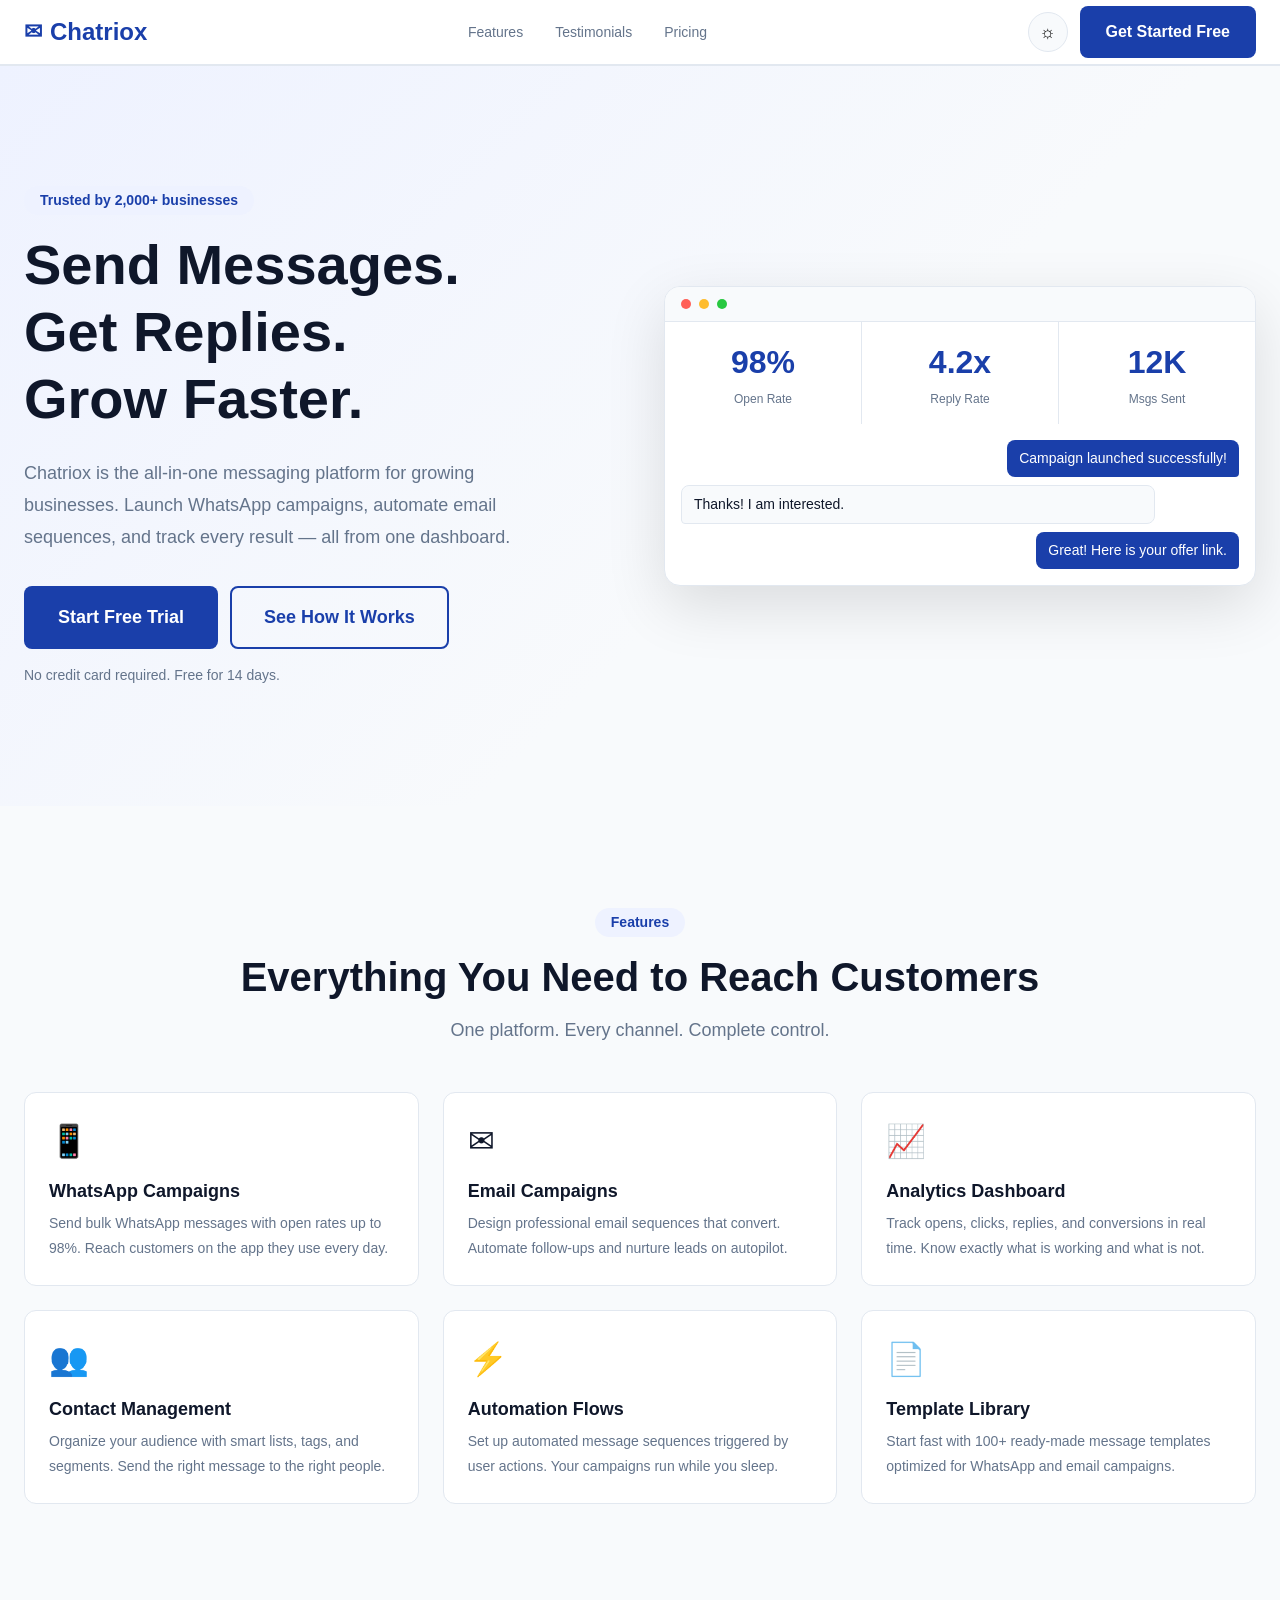
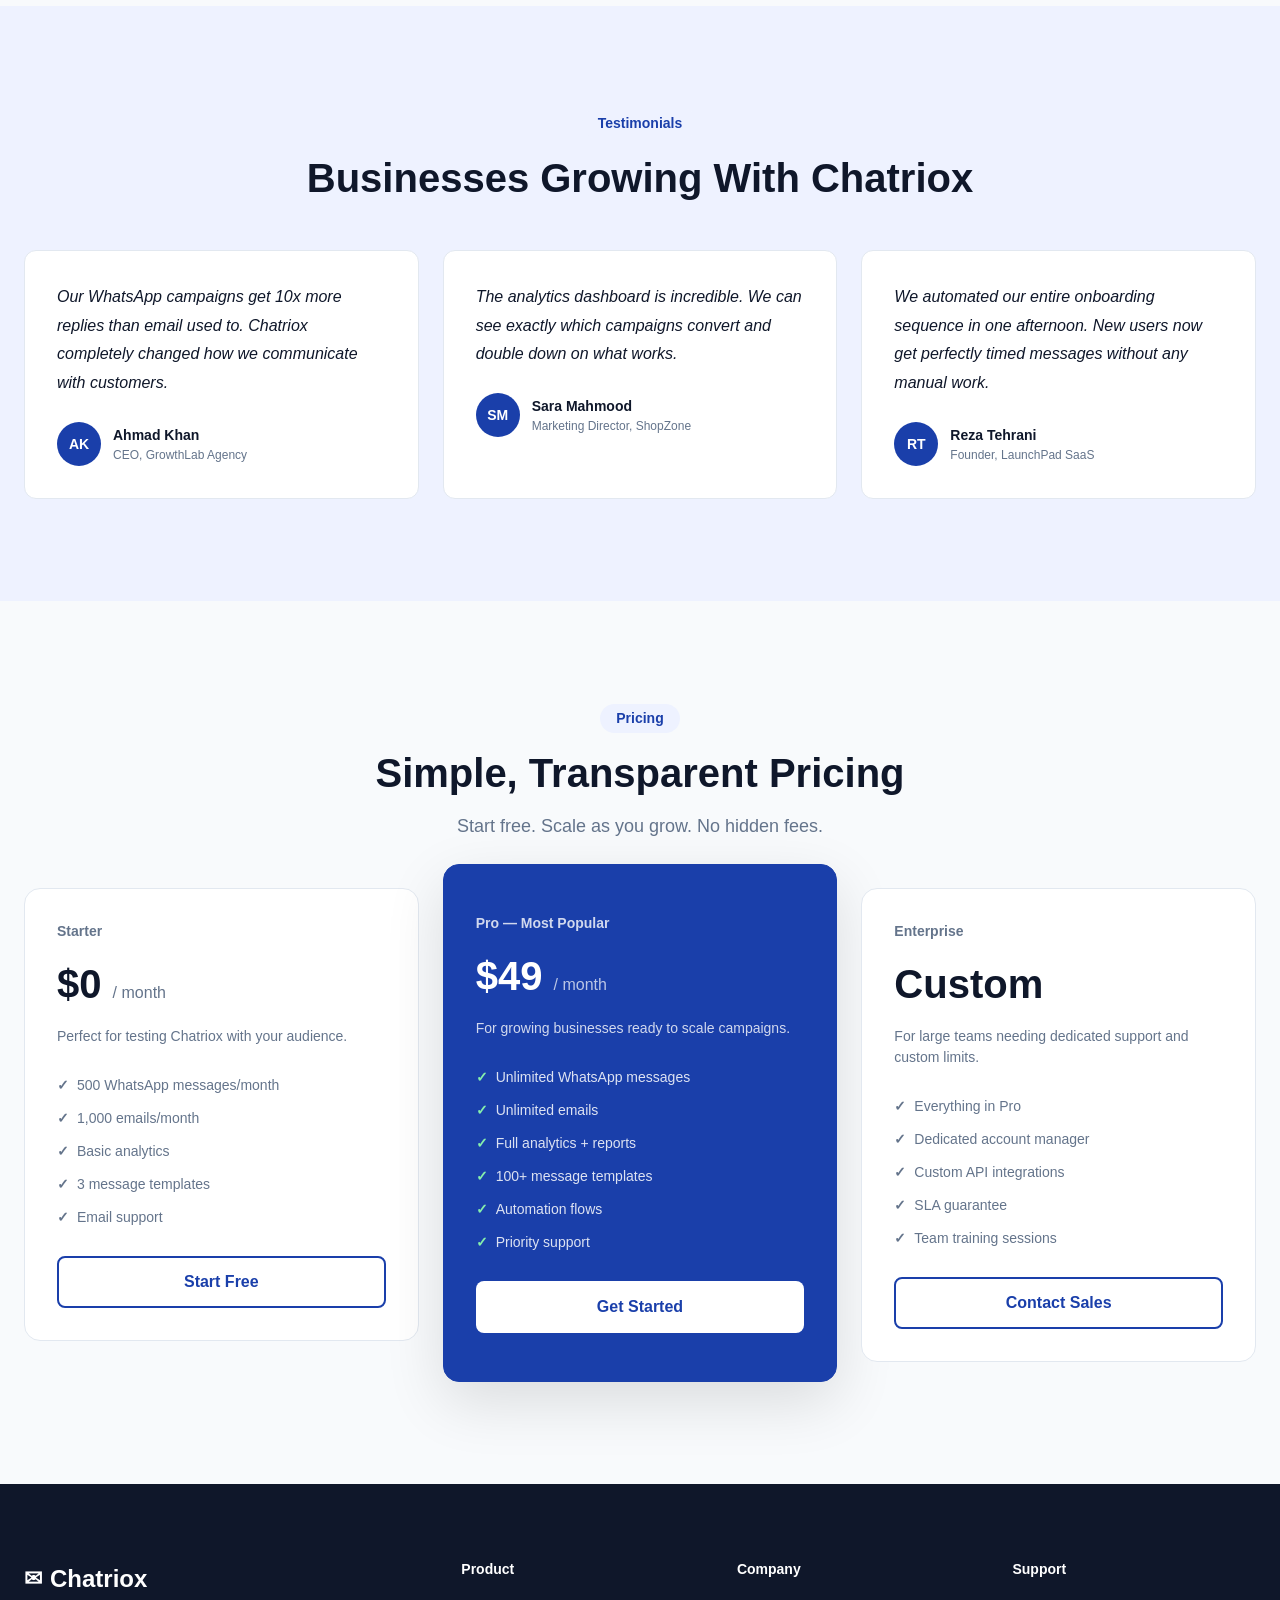
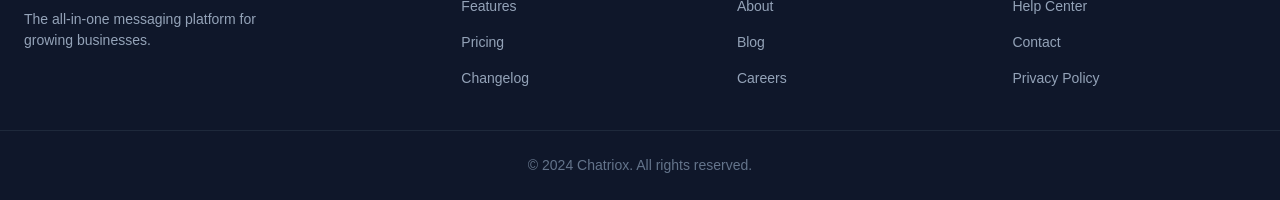
==== index.html @ 5d1b97ca "chatriox project" ====
<!DOCTYPE html>
<html lang='en' data-theme='light'>
<head>
  <meta charset='UTF-8'>
  <meta name='viewport' content='width=device-width, initial-scale=1.0'>
  <meta name='description' content='Chatriox — Send Messages. Get Replies. Grow Faster. WhatsApp and Email campaign platform for growing businesses.'>
  <title>Chatriox — Send Messages. Get Replies. Grow Faster.</title>
  <link rel='stylesheet' href='design-system.css'>
  <link rel='stylesheet' href='style.css'>
</head>
<body>

  <!-- ═══ NAVBAR ═══ -->
  <header class='navbar' role='banner'>
    <div class='container navbar__inner'>
      <a href='/' class='navbar__logo' aria-label='Chatriox home'>
        <span class='logo__icon' aria-hidden='true'>&#9993;</span>
        <span class='logo__text'>Chatriox</span>
      </a>
      <nav class='navbar__nav' aria-label='Main navigation'>
        <ul class='nav__list' role='list'>
          <li><a href='#features' class='nav__link'>Features</a></li>
          <li><a href='#testimonials' class='nav__link'>Testimonials</a></li>
          <li><a href='#pricing' class='nav__link'>Pricing</a></li>
        </ul>
      </nav>
      <div class='navbar__actions'>
        <button class='theme-toggle' id='themeToggle' aria-label='Toggle dark mode'>&#9788;</button>
        <a href='#pricing' class='btn btn--primary'>Get Started Free</a>
        <button class='hamburger' id='hamburger' aria-label='Toggle menu' aria-expanded='false' aria-controls='mobileMenu'>
          <span class='hamburger__line'></span>
          <span class='hamburger__line'></span>
          <span class='hamburger__line'></span>
        </button>
      </div>
    </div>
    <!-- Mobile menu -->
    <div class='mobile-menu' id='mobileMenu' aria-hidden='true'>
      <ul class='mobile-nav__list' role='list'>
        <li><a href='#features'     class='mobile-nav__link'>Features</a></li>
        <li><a href='#testimonials' class='mobile-nav__link'>Testimonials</a></li>
        <li><a href='#pricing'      class='mobile-nav__link'>Pricing</a></li>
        <li><a href='#pricing' class='btn btn--primary' style='display:block;text-align:center;margin-top:8px;'>Get Started Free</a></li>
      </ul>
    </div>
  </header>

  <main id='main-content'>

  <!-- ═══ HERO ═══ -->
  <section class='hero' aria-labelledby='hero-headline'>
    <div class='container hero__inner'>
      <div class='hero__content'>
        <span class='hero__badge'>Trusted by 2,000+ businesses</span>
        <h1 class='hero__headline' id='hero-headline'>
          Send Messages.<br>Get Replies.<br>Grow Faster.
        </h1>
        <p class='hero__subtext'>
          Chatriox is the all-in-one messaging platform for growing businesses.
          Launch WhatsApp campaigns, automate email sequences, and track every result
          — all from one dashboard.
        </p>
        <div class='hero__actions'>
          <a href='#pricing' class='btn btn--primary btn--lg'>Start Free Trial</a>
          <a href='#features' class='btn btn--outline btn--lg'>See How It Works</a>
        </div>
        <p class='hero__disclaimer'>No credit card required. Free for 14 days.</p>
      </div>
      <div class='hero__visual' aria-hidden='true'>
        <div class='dashboard-mockup'>
          <div class='mockup__bar'>
            <span class='mockup__dot'></span>
            <span class='mockup__dot'></span>
            <span class='mockup__dot'></span>
          </div>
          <div class='mockup__stat-row'>
            <div class='mockup__stat'><span class='stat-val'>98%</span><span class='stat-lbl'>Open Rate</span></div>
            <div class='mockup__stat'><span class='stat-val'>4.2x</span><span class='stat-lbl'>Reply Rate</span></div>
            <div class='mockup__stat'><span class='stat-val'>12K</span><span class='stat-lbl'>Msgs Sent</span></div>
          </div>
          <div class='mockup__messages'>
            <div class='mockup__msg mockup__msg--sent'>Campaign launched successfully!</div>
            <div class='mockup__msg mockup__msg--recv'>Thanks! I am interested.</div>
            <div class='mockup__msg mockup__msg--sent'>Great! Here is your offer link.</div>
          </div>
        </div>
      </div>
    </div>
  </section>

  <!-- ═══ FEATURES ═══ -->
  <section class='features' id='features' aria-labelledby='features-heading'>
    <div class='container'>
      <div class='section-header'>
        <span class='section-badge'>Features</span>
        <h2 class='section-title' id='features-heading'>Everything You Need to Reach Customers</h2>
        <p class='section-subtitle'>One platform. Every channel. Complete control.</p>
      </div>
      <div class='features__grid'>
        <article class='feature-card'>
          <div class='feature-card__icon' aria-hidden='true'>&#128241;</div>
          <h3 class='feature-card__title'>WhatsApp Campaigns</h3>
          <p class='feature-card__text'>Send bulk WhatsApp messages with open rates up to 98%. Reach customers on the app they use every day.</p>
        </article>
        <article class='feature-card'>
          <div class='feature-card__icon' aria-hidden='true'>&#9993;</div>
          <h3 class='feature-card__title'>Email Campaigns</h3>
          <p class='feature-card__text'>Design professional email sequences that convert. Automate follow-ups and nurture leads on autopilot.</p>
        </article>
        <article class='feature-card'>
          <div class='feature-card__icon' aria-hidden='true'>&#128200;</div>
          <h3 class='feature-card__title'>Analytics Dashboard</h3>
          <p class='feature-card__text'>Track opens, clicks, replies, and conversions in real time. Know exactly what is working and what is not.</p>
        </article>
        <article class='feature-card'>
          <div class='feature-card__icon' aria-hidden='true'>&#128101;</div>
          <h3 class='feature-card__title'>Contact Management</h3>
          <p class='feature-card__text'>Organize your audience with smart lists, tags, and segments. Send the right message to the right people.</p>
        </article>
        <article class='feature-card'>
          <div class='feature-card__icon' aria-hidden='true'>&#9889;</div>
          <h3 class='feature-card__title'>Automation Flows</h3>
          <p class='feature-card__text'>Set up automated message sequences triggered by user actions. Your campaigns run while you sleep.</p>
        </article>
        <article class='feature-card'>
          <div class='feature-card__icon' aria-hidden='true'>&#128196;</div>
          <h3 class='feature-card__title'>Template Library</h3>
          <p class='feature-card__text'>Start fast with 100+ ready-made message templates optimized for WhatsApp and email campaigns.</p>
        </article>
      </div>
    </div>
  </section>

  <!-- ═══ TESTIMONIALS ═══ -->
  <section class='testimonials' id='testimonials' aria-labelledby='testimonials-heading'>
    <div class='container'>
      <div class='section-header'>
        <span class='section-badge'>Testimonials</span>
        <h2 class='section-title' id='testimonials-heading'>Businesses Growing With Chatriox</h2>
      </div>
      <div class='testimonials__grid'>
        <figure class='testimonial-card'>
          <blockquote class='testimonial-card__quote'>
            <p>Our WhatsApp campaigns get 10x more replies than email used to. Chatriox completely changed how we communicate with customers.</p>
          </blockquote>
          <figcaption class='testimonial-card__author'>
            <div class='author__avatar' aria-hidden='true'>AK</div>
            <div>
              <p class='author__name'>Ahmad Khan</p>
              <p class='author__role'>CEO, GrowthLab Agency</p>
            </div>
          </figcaption>
        </figure>
        <figure class='testimonial-card'>
          <blockquote class='testimonial-card__quote'>
            <p>The analytics dashboard is incredible. We can see exactly which campaigns convert and double down on what works.</p>
          </blockquote>
          <figcaption class='testimonial-card__author'>
            <div class='author__avatar' aria-hidden='true'>SM</div>
            <div>
              <p class='author__name'>Sara Mahmood</p>
              <p class='author__role'>Marketing Director, ShopZone</p>
            </div>
          </figcaption>
        </figure>
        <figure class='testimonial-card'>
          <blockquote class='testimonial-card__quote'>
            <p>We automated our entire onboarding sequence in one afternoon. New users now get perfectly timed messages without any manual work.</p>
          </blockquote>
          <figcaption class='testimonial-card__author'>
            <div class='author__avatar' aria-hidden='true'>RT</div>
            <div>
              <p class='author__name'>Reza Tehrani</p>
              <p class='author__role'>Founder, LaunchPad SaaS</p>
            </div>
          </figcaption>
        </figure>
      </div>
    </div>
  </section>

  <!-- ═══ PRICING ═══ -->
  <section class='pricing' id='pricing' aria-labelledby='pricing-heading'>
    <div class='container'>
      <div class='section-header'>
        <span class='section-badge'>Pricing</span>
        <h2 class='section-title' id='pricing-heading'>Simple, Transparent Pricing</h2>
        <p class='section-subtitle'>Start free. Scale as you grow. No hidden fees.</p>
      </div>
      <div class='pricing__grid'>
        <article class='plan'>
          <span class='plan__badge'>Starter</span>
          <p class='plan__price'>$0 <span>/ month</span></p>
          <p class='plan__desc'>Perfect for testing Chatriox with your audience.</p>
          <ul class='plan__features' role='list'>
            <li>500 WhatsApp messages/month</li>
            <li>1,000 emails/month</li>
            <li>Basic analytics</li>
            <li>3 message templates</li>
            <li>Email support</li>
          </ul>
          <a href='#' class='btn btn--outline plan__cta'>Start Free</a>
        </article>
        <article class='plan plan--featured' aria-label='Recommended plan'>
          <span class='plan__badge'>Pro — Most Popular</span>
          <p class='plan__price'>$49 <span>/ month</span></p>
          <p class='plan__desc'>For growing businesses ready to scale campaigns.</p>
          <ul class='plan__features' role='list'>
            <li>Unlimited WhatsApp messages</li>
            <li>Unlimited emails</li>
            <li>Full analytics + reports</li>
            <li>100+ message templates</li>
            <li>Automation flows</li>
            <li>Priority support</li>
          </ul>
          <a href='#' class='btn btn--white plan__cta'>Get Started</a>
        </article>
        <article class='plan'>
          <span class='plan__badge'>Enterprise</span>
          <p class='plan__price'>Custom</p>
          <p class='plan__desc'>For large teams needing dedicated support and custom limits.</p>
          <ul class='plan__features' role='list'>
            <li>Everything in Pro</li>
            <li>Dedicated account manager</li>
            <li>Custom API integrations</li>
            <li>SLA guarantee</li>
            <li>Team training sessions</li>
          </ul>
          <a href='#' class='btn btn--outline plan__cta'>Contact Sales</a>
        </article>
      </div>
    </div>
  </section>

  </main>

  <!-- ═══ FOOTER ═══ -->
  <footer class='footer' role='contentinfo'>
    <div class='container footer__inner'>
      <div class='footer__brand'>
        <a href='/' class='navbar__logo' aria-label='Chatriox home'>
          <span class='logo__icon' aria-hidden='true'>&#9993;</span>
          <span class='logo__text'>Chatriox</span>
        </a>
        <p class='footer__tagline'>The all-in-one messaging platform for growing businesses.</p>
      </div>
      <nav class='footer__links' aria-label='Footer navigation'>
        <div class='footer__col'>
          <h3 class='footer__col-title'>Product</h3>
          <ul role='list'>
            <li><a href='#features'>Features</a></li>
            <li><a href='#pricing'>Pricing</a></li>
            <li><a href='#'>Changelog</a></li>
          </ul>
        </div>
        <div class='footer__col'>
          <h3 class='footer__col-title'>Company</h3>
          <ul role='list'>
            <li><a href='#'>About</a></li>
            <li><a href='#'>Blog</a></li>
            <li><a href='#'>Careers</a></li>
          </ul>
        </div>
        <div class='footer__col'>
          <h3 class='footer__col-title'>Support</h3>
          <ul role='list'>
            <li><a href='#'>Help Center</a></li>
            <li><a href='#'>Contact</a></li>
            <li><a href='#'>Privacy Policy</a></li>
          </ul>
        </div>
      </nav>
    </div>
    <div class='footer__bottom'>
      <p>&#169; 2024 Chatriox. All rights reserved.</p>
    </div>
  </footer>

  <script src='main.js'></script>
</body>
</html>
---- design-system.css ----
/* This file contains your complete design token system */
/* Import this into every project: @import './design-system.css'; */

*,*::before,*::after { box-sizing: border-box; }

:root {
  /* === COLORS === */
  --clr-primary-50:  #EEF2FF;
  --clr-primary-100: #DBEAFE;
  --clr-primary-500: #1A3FAA;
  --clr-primary-600: #1532CC;
  --clr-primary-900: #0F172A;

  --clr-neutral-50:  #F8FAFC;
  --clr-neutral-100: #F1F5F9;
  --clr-neutral-200: #E2E8F0;
  --clr-neutral-400: #94A3B8;
  --clr-neutral-600: #64748B;
  --clr-neutral-900: #0F172A;

  --clr-success: #15803D;
  --clr-error:   #B91C1C;
  --clr-warning: #D97706;

  /* === SEMANTIC COLOR ALIASES === */
  --color-bg:          var(--clr-neutral-50);
  --color-surface:     #FFFFFF;
  --color-text:        var(--clr-neutral-900);
  --color-text-muted:  var(--clr-neutral-600);
  --color-border:      var(--clr-neutral-200);
  --color-primary:     var(--clr-primary-500);
  --color-primary-hover: var(--clr-primary-600);

  /* === TYPOGRAPHY === */
  --font-sans: Arial, sans-serif;
  --font-mono: 'Courier New', monospace;
  --text-xs:   clamp(0.65rem, 1.2vw, 0.75rem);
  --text-sm:   clamp(0.75rem, 1.5vw, 0.875rem);
  --text-base: clamp(0.875rem, 2vw, 1rem);
  --text-lg:   clamp(1rem, 2.5vw, 1.125rem);
  --text-xl:   clamp(1.125rem, 3vw, 1.5rem);
  --text-2xl:  clamp(1.5rem, 4vw, 2rem);
  --text-3xl:  clamp(2rem, 5vw, 2.5rem);
  --text-4xl:  clamp(2.5rem, 6vw, 3.5rem);
  --leading-tight:  1.2;
  --leading-normal: 1.5;
  --leading-loose:  1.8;

  /* === SPACING === */
  --sp-1:  4px;  --sp-2: 8px;   --sp-3: 12px;
  --sp-4:  16px; --sp-5: 20px;  --sp-6: 24px;
  --sp-8:  32px; --sp-10: 40px; --sp-12: 48px;
  --sp-16: 64px; --sp-20: 80px; --sp-24: 96px;

  /* === BORDER RADIUS === */
  --r-sm:   4px;  --r-md: 8px; --r-lg: 12px;
  --r-xl:   16px; --r-2xl: 24px; --r-full: 9999px;

  /* === SHADOWS === */
  --shadow-sm: 0 1px 3px rgba(0,0,0,0.08);
  --shadow-md: 0 4px 12px rgba(0,0,0,0.08);
  --shadow-lg: 0 8px 24px rgba(0,0,0,0.1);
  --shadow-xl: 0 20px 60px rgba(0,0,0,0.12);

  /* === TRANSITIONS === */
  --ease-fast:   150ms ease;
  --ease-normal: 250ms ease;
  --ease-slow:   400ms ease;

  /* === LAYOUT === */
  --max-width-sm:  640px;
  --max-width-md:  768px;
  --max-width-lg:  1024px;
  --max-width-xl:  1280px;
  --max-width-2xl: 1440px;
  --nav-height: 64px;
}

/* === DARK THEME === */
[data-theme='dark'] {
  --color-bg:         #0F172A;
  --color-surface:    #1E293B;
  --color-text:       #F1F5F9;
  --color-text-muted: #94A3B8;
  --color-border:     #334155;
  --color-primary:    #60A5FA;
  --color-primary-hover: #93C5FD;
}

/* === BASE RESET === */
body {
  margin: 0;
  font-family: var(--font-sans);
  font-size: var(--text-base);
  color: var(--color-text);
  background: var(--color-bg);
  line-height: var(--leading-normal);
  -webkit-font-smoothing: antialiased;
}
img, video, svg { max-width:100%; height:auto; display:block; }
h1,h2,h3,h4,h5,h6 { line-height: var(--leading-tight); margin: 0; }
p { margin: 0; }
a { color: var(--color-primary); }

	
/* Mobile first — base styles (320px+) */
/* Write all base styles here — outside any media query */

/* Small tablets (480px+) — optional */
@media (min-width: 480px) { }

/* Tablets (768px+) — first major layout shift */
@media (min-width: 768px) { }

/* Small desktops (1024px+) */
@media (min-width: 1024px) { }

/* Large desktops (1280px+) */
@media (min-width: 1280px) { }


/* Always add reduced motion */
@media (prefers-reduced-motion: reduce) {
  *, *::before, *::after {
    animation-duration: 0.01ms !important;
    transition-duration: 0.01ms !important;
  }
  
}
---- style.css ----
/* style.css — import your existing design system first */
@import './design-system.css';

/* ═══ LAYOUT UTILITIES ═══ */
.container {
  width: 100%;
  max-width: var(--max-width-xl);
  margin: 0 auto;
  padding: 0 var(--sp-6);
}

/* ═══ BUTTONS ═══ */
.btn {
  display: inline-flex;
  align-items: center;
  justify-content: center;
  padding: var(--sp-3) var(--sp-6);
  border-radius: var(--r-md);
  font-size: var(--text-base);
  font-weight: 600;
  text-decoration: none;
  cursor: pointer;
  border: 2px solid transparent;
  white-space: nowrap;
}
@media (prefers-reduced-motion: no-preference) {
  .btn { transition: transform var(--ease-fast), background var(--ease-fast), box-shadow var(--ease-fast); }
  .btn:hover { transform: translateY(-2px); box-shadow: var(--shadow-md); }
  .btn:active { transform: translateY(0); }
}
.btn--primary { background: var(--color-primary); color: var(--white, #fff); }
.btn--primary:hover { background: var(--color-primary-hover); }
.btn--outline  { background: transparent; color: var(--color-primary); border-color: var(--color-primary); }
.btn--outline:hover { background: var(--color-primary); color: #fff; }
.btn--white    { background: white; color: var(--color-primary); }
.btn--white:hover { background: var(--clr-primary-50); }
.btn--lg { padding: var(--sp-4) var(--sp-8); font-size: var(--text-lg); }

/* ═══ SECTION SHARED STYLES ═══ */
.section-header {
  text-align: center;
  margin-bottom: var(--sp-12);
}
.section-badge {
  display: inline-block;
  background: var(--clr-primary-50);
  color: var(--color-primary);
  padding: var(--sp-1) var(--sp-4);
  border-radius: var(--r-full);
  font-size: var(--text-sm);
  font-weight: 600;
  margin-bottom: var(--sp-4);
}
.section-title {
  font-size: var(--text-3xl);
  color: var(--color-text);
  margin-bottom: var(--sp-4);
}
.section-subtitle {
  font-size: var(--text-lg);
  color: var(--color-text-muted);
  max-width: 600px;
  margin: 0 auto;
}

/* ═══ NAVBAR ═══ */
.navbar {
  position: sticky;
  top: 0;
  z-index: 100;
  background: var(--color-surface);
  border-bottom: 1px solid var(--color-border);
  backdrop-filter: blur(8px);
}
.navbar__inner {
  display: flex;
  align-items: center;
  justify-content: space-between;
  height: var(--nav-height);
  gap: var(--sp-6);
}
.navbar__logo {
  display: flex;
  align-items: center;
  gap: var(--sp-2);
  text-decoration: none;
  font-weight: 800;
  font-size: var(--text-xl);
  color: var(--color-primary);
}
.logo__icon { font-size: 1.4rem; }
.navbar__nav { display: none; }
.nav__list { display: flex; gap: var(--sp-8); list-style: none; margin: 0; padding: 0; }
.nav__link { text-decoration: none; color: var(--color-text-muted); font-weight: 500; font-size: var(--text-sm); }
@media (prefers-reduced-motion: no-preference) {
  .nav__link { transition: color var(--ease-fast); }
}
.nav__link:hover { color: var(--color-primary); }
.navbar__actions { display: flex; align-items: center; gap: var(--sp-3); }
.theme-toggle {
  background: var(--color-bg);
  border: 1px solid var(--color-border);
  border-radius: var(--r-full);
  width: 40px; height: 40px;
  cursor: pointer; font-size: 1.1rem;
  display: flex; align-items: center; justify-content: center;
}
.hamburger {
  background: none; border: none; cursor: pointer;
  width: 44px; height: 44px;
  display: flex; flex-direction: column;
  justify-content: center; align-items: center; gap: 5px;
}
.hamburger__line {
  width: 22px; height: 2px;
  background: var(--color-text);
  border-radius: var(--r-full);
  transform-origin: center;
}
@media (prefers-reduced-motion: no-preference) {
  .hamburger__line { transition: transform var(--ease-normal), opacity var(--ease-normal); }
}
.hamburger[aria-expanded='true'] .hamburger__line:nth-child(1) { transform: translateY(7px) rotate(45deg); }
.hamburger[aria-expanded='true'] .hamburger__line:nth-child(2) { opacity: 0; transform: scaleX(0); }
.hamburger[aria-expanded='true'] .hamburger__line:nth-child(3) { transform: translateY(-7px) rotate(-45deg); }

/* Mobile menu */
.mobile-menu {
  overflow: hidden;
  max-height: 0;
  background: var(--color-surface);
  border-top: 1px solid var(--color-border);
}
@media (prefers-reduced-motion: no-preference) {
  .mobile-menu { transition: max-height var(--ease-normal); }
}
.mobile-menu.is-open { max-height: 400px; }
.mobile-nav__list { list-style: none; margin: 0; padding: var(--sp-4) var(--sp-6); display: flex; flex-direction: column; gap: var(--sp-2); }
.mobile-nav__link { display: block; padding: var(--sp-3); text-decoration: none; color: var(--color-text); font-weight: 500; border-radius: var(--r-md); }
.mobile-nav__link:hover { background: var(--color-bg); color: var(--color-primary); }

/* ═══ HERO ═══ */
.hero {
  padding: clamp(60px, 10vw, 120px) 0;
  background: linear-gradient(135deg, var(--clr-primary-50) 0%, var(--color-bg) 60%);
}
.hero__inner {
  display: grid;
  grid-template-columns: 1fr;
  gap: var(--sp-12);
  align-items: center;
}
.hero__badge {
  display: inline-block;
  background: var(--clr-primary-50);
  color: var(--color-primary);
  padding: var(--sp-1) var(--sp-4);
  border-radius: var(--r-full);
  font-size: var(--text-sm);
  font-weight: 600;
  margin-bottom: var(--sp-4);
}
.hero__headline {
  font-size: var(--text-4xl);
  color: var(--color-text);
  line-height: var(--leading-tight);
  margin-bottom: var(--sp-6);
}
.hero__subtext {
  font-size: var(--text-lg);
  color: var(--color-text-muted);
  line-height: var(--leading-loose);
  max-width: 520px;
  margin-bottom: var(--sp-8);
}
.hero__actions { display: flex; gap: var(--sp-3); flex-wrap: wrap; }
.hero__disclaimer { font-size: var(--text-sm); color: var(--color-text-muted); margin-top: var(--sp-4); }
/* ═══ DASHBOARD MOCKUP (Hero visual) ═══ */
.dashboard-mockup {
  background: var(--color-surface);
  border: 1px solid var(--color-border);
  border-radius: var(--r-xl);
  box-shadow: var(--shadow-xl);
  overflow: hidden;
}
.mockup__bar {
  background: var(--color-bg);
  border-bottom: 1px solid var(--color-border);
  padding: var(--sp-3) var(--sp-4);
  display: flex; gap: var(--sp-2);
}
.mockup__dot { width:10px; height:10px; border-radius:50%; background:var(--color-border); }
.mockup__dot:nth-child(1){background:#FF5F57;} .mockup__dot:nth-child(2){background:#FEBC2E;} .mockup__dot:nth-child(3){background:#28C840;}
.mockup__stat-row { display:grid; grid-template-columns:repeat(3,1fr); gap:1px; background:var(--color-border); }
.mockup__stat { background:var(--color-surface); padding:var(--sp-4); text-align:center; }
.stat-val { display:block; font-size:var(--text-2xl); font-weight:800; color:var(--color-primary); }
.stat-lbl { display:block; font-size:var(--text-xs); color:var(--color-text-muted); margin-top:var(--sp-1); }
.mockup__messages { padding:var(--sp-4); display:flex; flex-direction:column; gap:var(--sp-2); }
.mockup__msg { padding:var(--sp-2) var(--sp-3); border-radius:var(--r-md); font-size:var(--text-sm); max-width:85%; }
.mockup__msg--sent { background:var(--color-primary); color:#fff; align-self:flex-end; border-radius:var(--r-md) var(--r-md) var(--r-sm) var(--r-md); }
.mockup__msg--recv { background:var(--color-bg); color:var(--color-text); border:1px solid var(--color-border); border-radius:var(--r-md) var(--r-md) var(--r-md) var(--r-sm); }

/* ═══ FEATURES ═══ */
.features { padding: clamp(60px,8vw,120px) 0; background: var(--color-bg); }
.features__grid {
  display: grid;
  grid-template-columns: 1fr;
  gap: var(--sp-6);
}
.feature-card {
  background: var(--color-surface);
  border: 1px solid var(--color-border);
  border-radius: var(--r-lg);
  padding: var(--sp-6);
}
@media (prefers-reduced-motion: no-preference) {
  .feature-card { transition: transform var(--ease-normal), box-shadow var(--ease-normal); }
  .feature-card:hover { transform: translateY(-4px); box-shadow: var(--shadow-lg); }
}
.feature-card__icon { font-size: 2rem; margin-bottom: var(--sp-4); }
.feature-card__title { font-size:var(--text-lg); font-weight:700; color:var(--color-text); margin-bottom:var(--sp-2); }
.feature-card__text  { font-size:var(--text-sm); color:var(--color-text-muted); line-height:var(--leading-loose); }

/* ═══ TESTIMONIALS ═══ */
.testimonials { padding: clamp(60px,8vw,120px) 0; background: var(--clr-primary-50); }
[data-theme='dark'] .testimonials { background: var(--color-bg); }
.testimonials__grid { display:grid; grid-template-columns:1fr; gap:var(--sp-6); }
.testimonial-card {
  background: var(--color-surface);
  border: 1px solid var(--color-border);
  border-radius: var(--r-lg);
  padding: var(--sp-8);
  margin: 0;
}
.testimonial-card__quote { margin:0 0 var(--sp-6); }
.testimonial-card__quote p { font-size:var(--text-base); color:var(--color-text); line-height:var(--leading-loose); font-style:italic; }
.testimonial-card__author { display:flex; align-items:center; gap:var(--sp-3); }
.author__avatar { width:44px; height:44px; border-radius:50%; background:var(--color-primary); color:#fff; display:flex; align-items:center; justify-content:center; font-weight:700; font-size:var(--text-sm); flex-shrink:0; }
.author__name { font-weight:700; color:var(--color-text); font-size:var(--text-sm); margin:0; }
.author__role { color:var(--color-text-muted); font-size:var(--text-xs); margin:0; }

/* ═══ PRICING ═══ */
.pricing { padding: clamp(60px,8vw,120px) 0; background:var(--color-bg); }
.pricing__grid { display:grid; grid-template-columns:1fr; gap:var(--sp-6); align-items:start; }
.plan {
  background: var(--color-surface);
  border: 1px solid var(--color-border);
  border-radius: var(--r-xl);
  padding: var(--sp-8);
  display: flex; flex-direction:column; gap:var(--sp-3);
}
.plan--featured {
  background: var(--color-primary);
  border-color: var(--color-primary);
  box-shadow: var(--shadow-xl);
}
.plan__badge { font-size:var(--text-sm); font-weight:700; color:var(--color-text-muted); }
.plan--featured .plan__badge { color:rgba(255,255,255,0.8); }
.plan__price { font-size:var(--text-3xl); font-weight:800; color:var(--color-text); margin:0; }
.plan--featured .plan__price { color:#fff; }
.plan__price span { font-size:var(--text-base); font-weight:400; color:var(--color-text-muted); }
.plan--featured .plan__price span { color:rgba(255,255,255,0.7); }
.plan__desc { font-size:var(--text-sm); color:var(--color-text-muted); }
.plan--featured .plan__desc { color:rgba(255,255,255,0.8); }
.plan__features { list-style:none; margin:var(--sp-4) 0; padding:0; display:flex; flex-direction:column; gap:var(--sp-3); flex:1; }
.plan__features li { font-size:var(--text-sm); color:var(--color-text-muted); padding-left:var(--sp-5); position:relative; }
.plan__features li::before { content:'✓'; position:absolute; left:0; font-weight:700; color:var(--color-success); }
.plan--featured .plan__features li { color:rgba(255,255,255,0.85); }
.plan--featured .plan__features li::before { color:#86EFAC; }
.plan__cta { margin-top:auto; text-align:center; }

/* ═══ FOOTER ═══ */
.footer { background:var(--clr-neutral-900); padding:clamp(40px,6vw,80px) 0 0; }
.footer__inner { display:grid; grid-template-columns:1fr; gap:var(--sp-10); padding-bottom:var(--sp-10); }
.footer .navbar__logo { color:white; }
.footer__tagline { color:#94A3B8; font-size:var(--text-sm); margin-top:var(--sp-3); max-width:280px; }
.footer__links { display:grid; grid-template-columns:repeat(3,1fr); gap:var(--sp-8); }
.footer__col-title { color:white; font-size:var(--text-sm); font-weight:700; margin-bottom:var(--sp-4); }
.footer__col ul { list-style:none; margin:0; padding:0; display:flex; flex-direction:column; gap:var(--sp-3); }
.footer__col a { color:#94A3B8; text-decoration:none; font-size:var(--text-sm); }
.footer__col a:hover { color:white; }
.footer__bottom { border-top:1px solid #1E293B; padding:var(--sp-6); text-align:center; }
.footer__bottom p { color:#64748B; font-size:var(--text-sm); margin:0; }
 
	
/* Tablet (768px+) */
@media (min-width: 768px) {
  .navbar__nav    { display: block; }
  .hamburger      { display: none; }
  .hero__inner    { grid-template-columns: 1fr 1fr; }
  .features__grid { grid-template-columns: repeat(2, 1fr); }
  .testimonials__grid { grid-template-columns: repeat(2, 1fr); }
  .pricing__grid  { grid-template-columns: repeat(2, 1fr); }
  .footer__inner  { grid-template-columns: 1fr 2fr; }
}

/* Desktop (1024px+) */
@media (min-width: 1024px) {
  .features__grid { grid-template-columns: repeat(3, 1fr); }
  .testimonials__grid { grid-template-columns: repeat(3, 1fr); }
  .pricing__grid  {
    grid-template-columns: repeat(3, 1fr);
    align-items: start;
  }
  /* Elevate featured plan */
  .plan--featured {
    padding: var(--sp-12) var(--sp-8);
    margin-top: calc(-1 * var(--sp-6));
  }
}

/* Reduced motion */
@media (prefers-reduced-motion: reduce) {
  *, *::before, *::after {
    animation-duration: 0.01ms !important;
    transition-duration: 0.01ms !important;
  }
}
	
@media (prefers-reduced-motion: no-preference) {
  .feature-card,
  .testimonial-card,
  .plan {
    opacity: 0;
    transform: translateY(20px);
    transition: opacity 500ms ease, transform 500ms ease;
  }
  .feature-card.is-visible,
  .testimonial-card.is-visible,
  .plan.is-visible {
    opacity: 1;
    transform: translateY(0);
  }
}
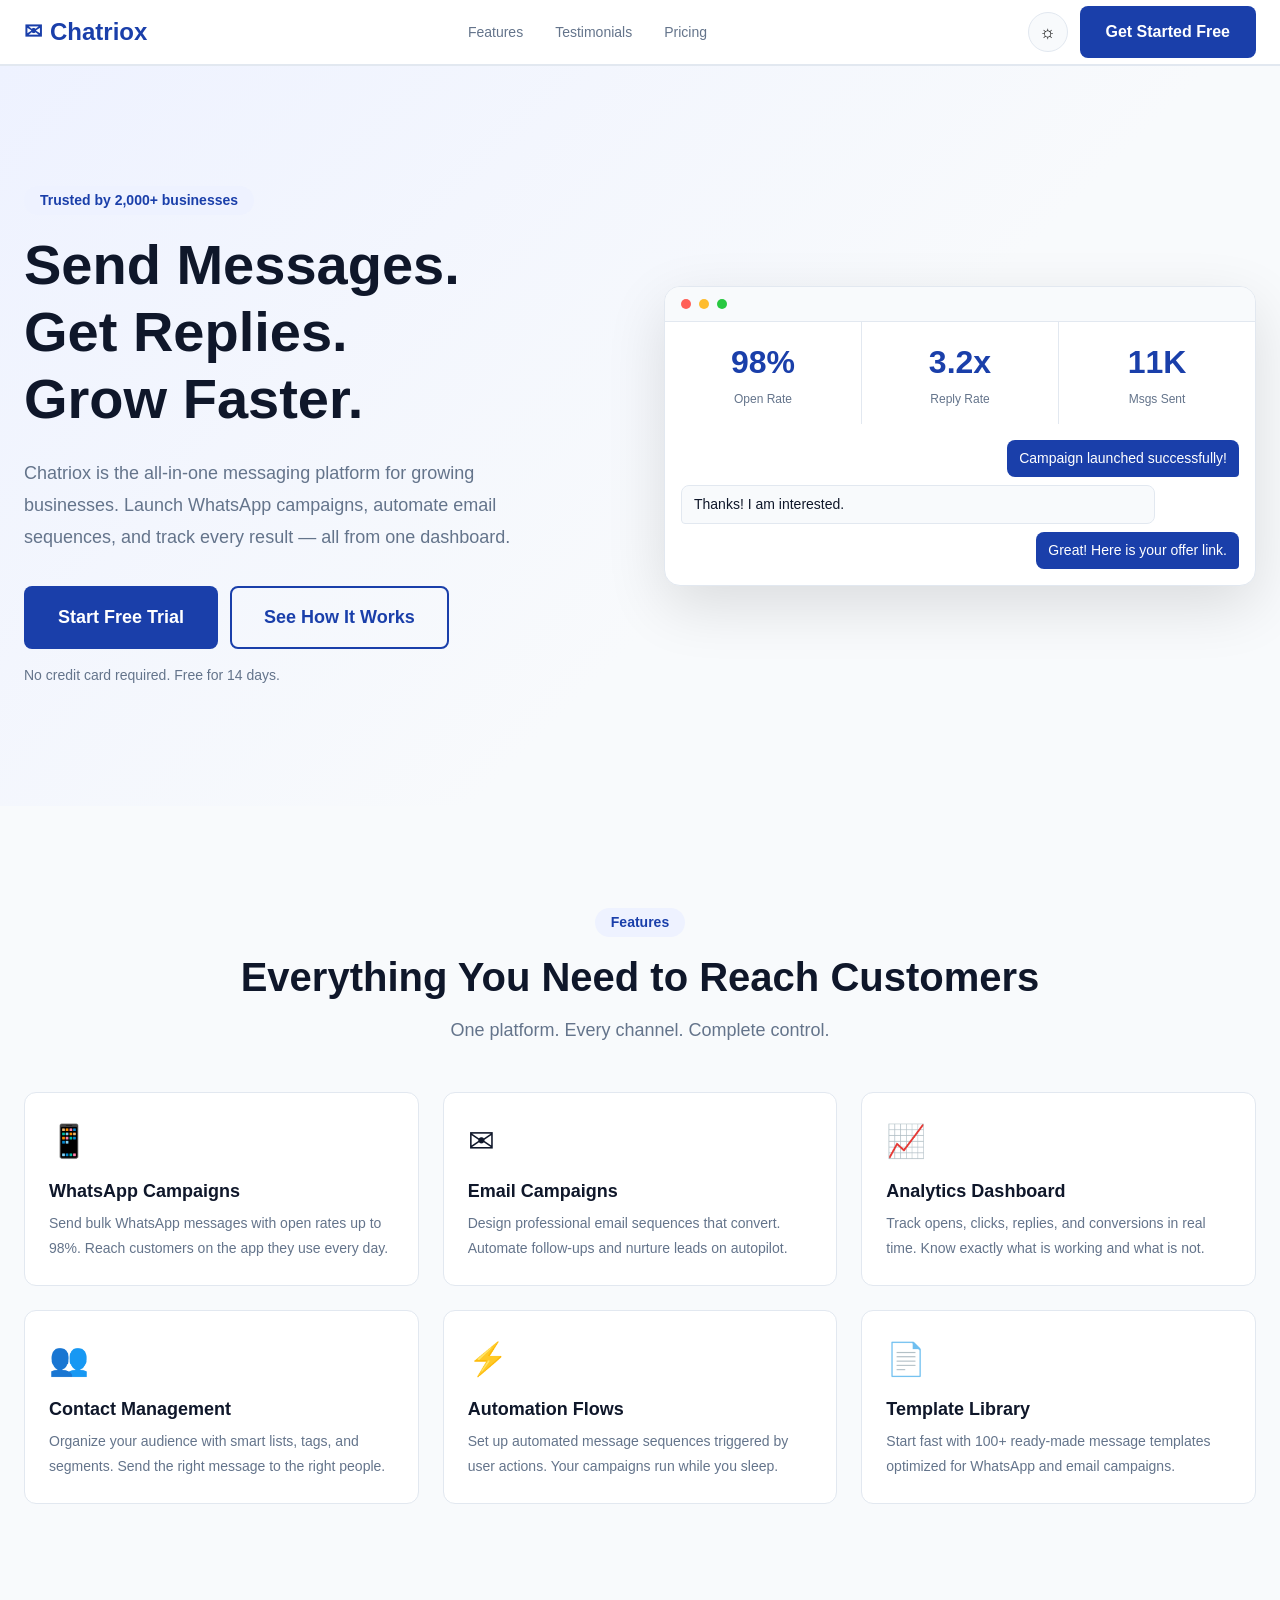
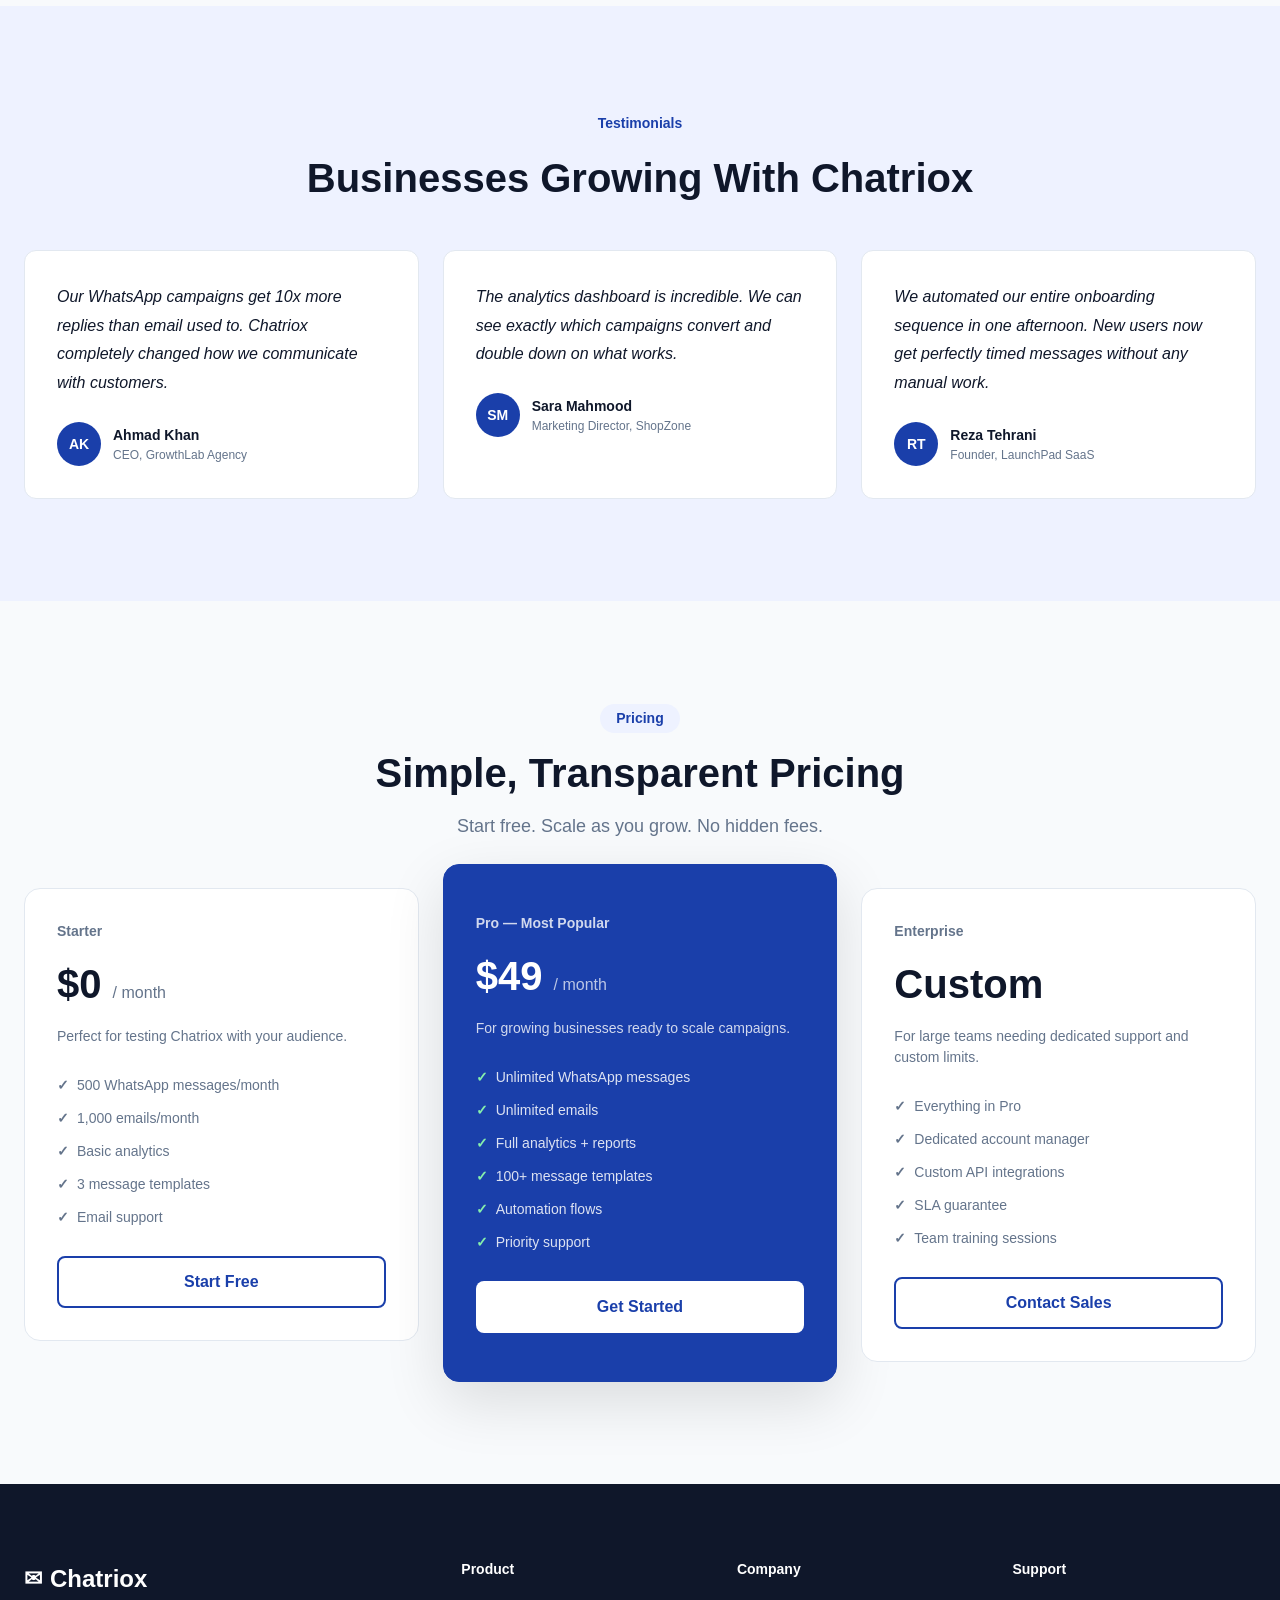
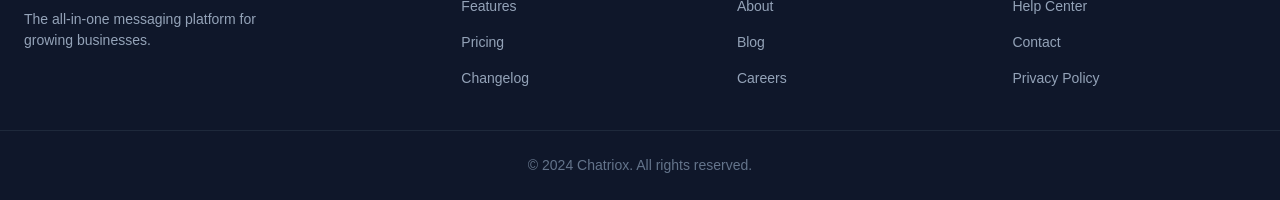
==== commit aa0e2381: "Initial commit" ====
--- a/index.html
+++ b/index.html
@@ -74,10 +74,23 @@
             <span class='mockup__dot'></span>
           </div>
           <div class='mockup__stat-row'>
-            <div class='mockup__stat'><span class='stat-val'>98%</span><span class='stat-lbl'>Open Rate</span></div>
-            <div class='mockup__stat'><span class='stat-val'>4.2x</span><span class='stat-lbl'>Reply Rate</span></div>
-            <div class='mockup__stat'><span class='stat-val'>12K</span><span class='stat-lbl'>Msgs Sent</span></div>
-          </div>
+
+  <div class='mockup__stat'>
+    <span class='stat-val'>0</span>
+    <span class='stat-lbl'>Open Rate</span>
+  </div>
+
+  <div class='mockup__stat'>
+    <span class='stat-val'>0</span>
+    <span class='stat-lbl'>Reply Rate</span>
+  </div>
+
+  <div class='mockup__stat'>
+    <span class='stat-val'>0</span>
+    <span class='stat-lbl'>Msgs Sent</span>
+  </div>
+
+</div>
           <div class='mockup__messages'>
             <div class='mockup__msg mockup__msg--sent'>Campaign launched successfully!</div>
             <div class='mockup__msg mockup__msg--recv'>Thanks! I am interested.</div>
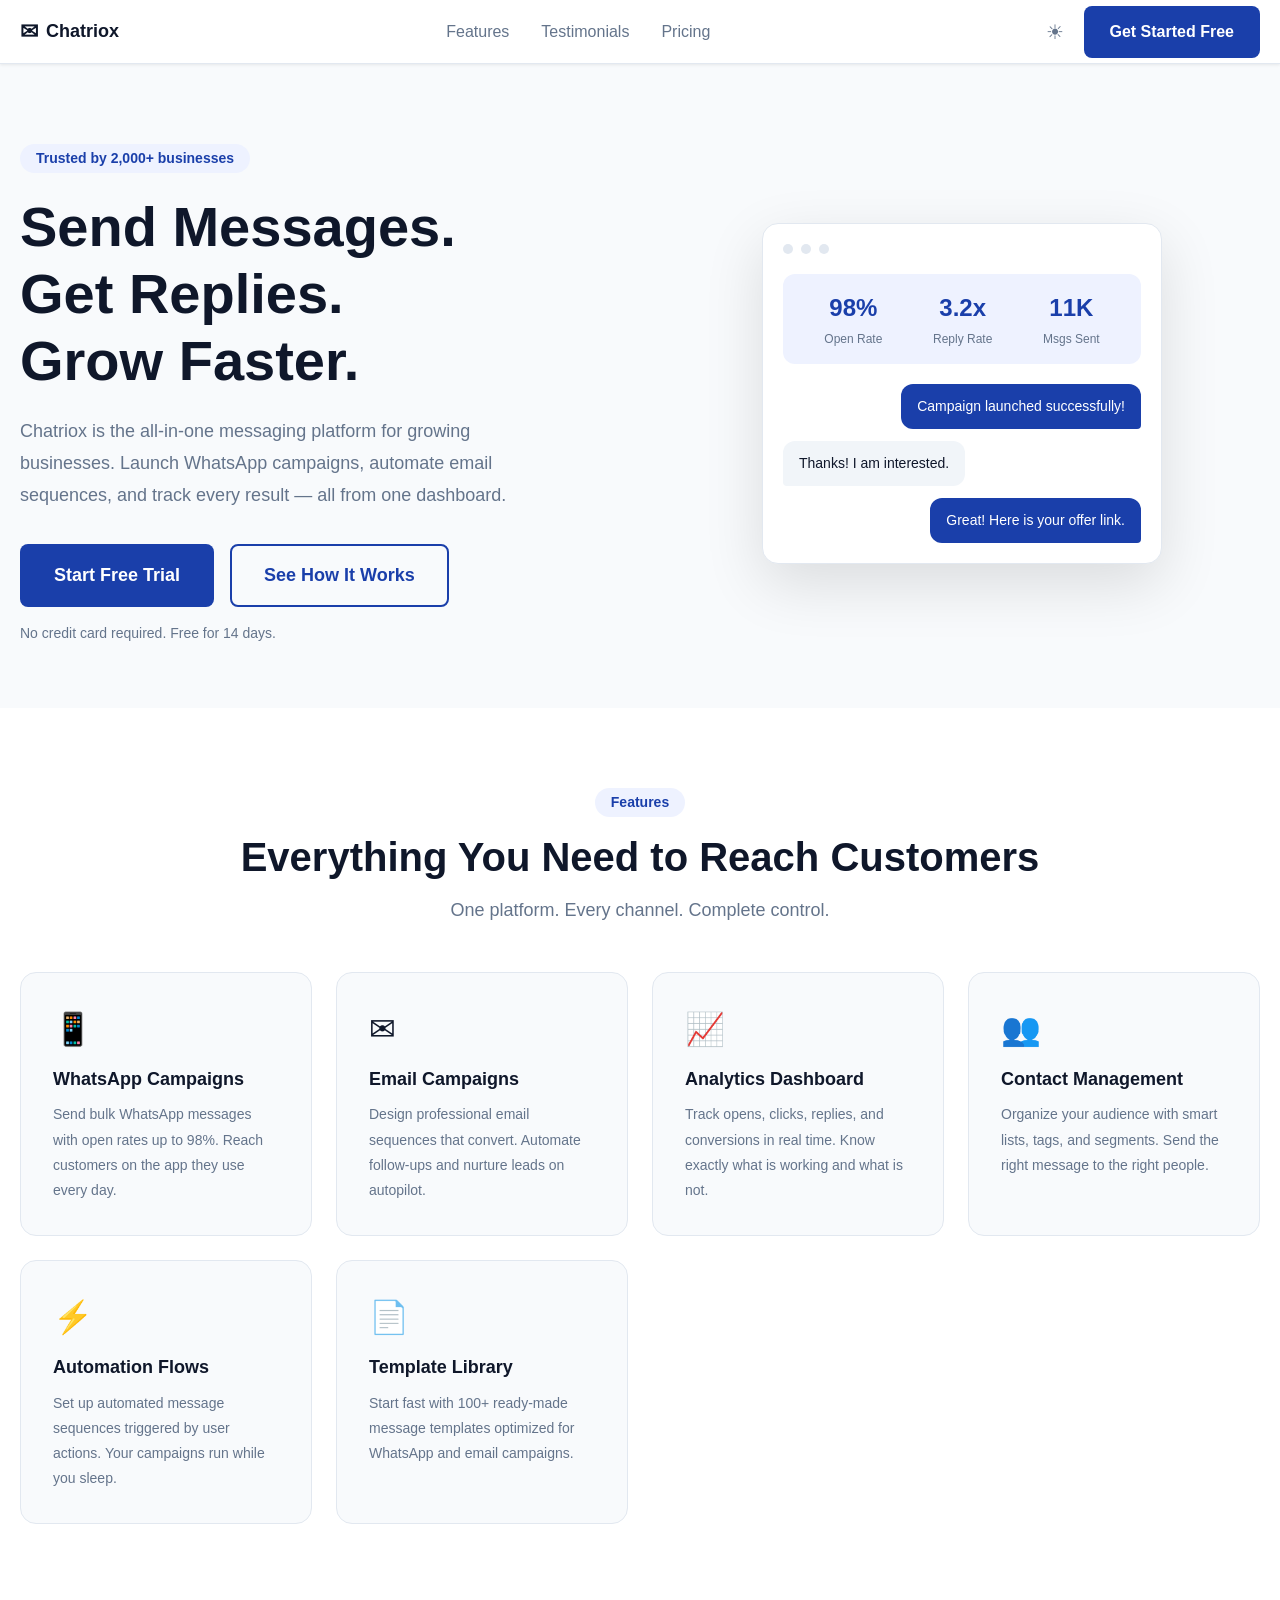
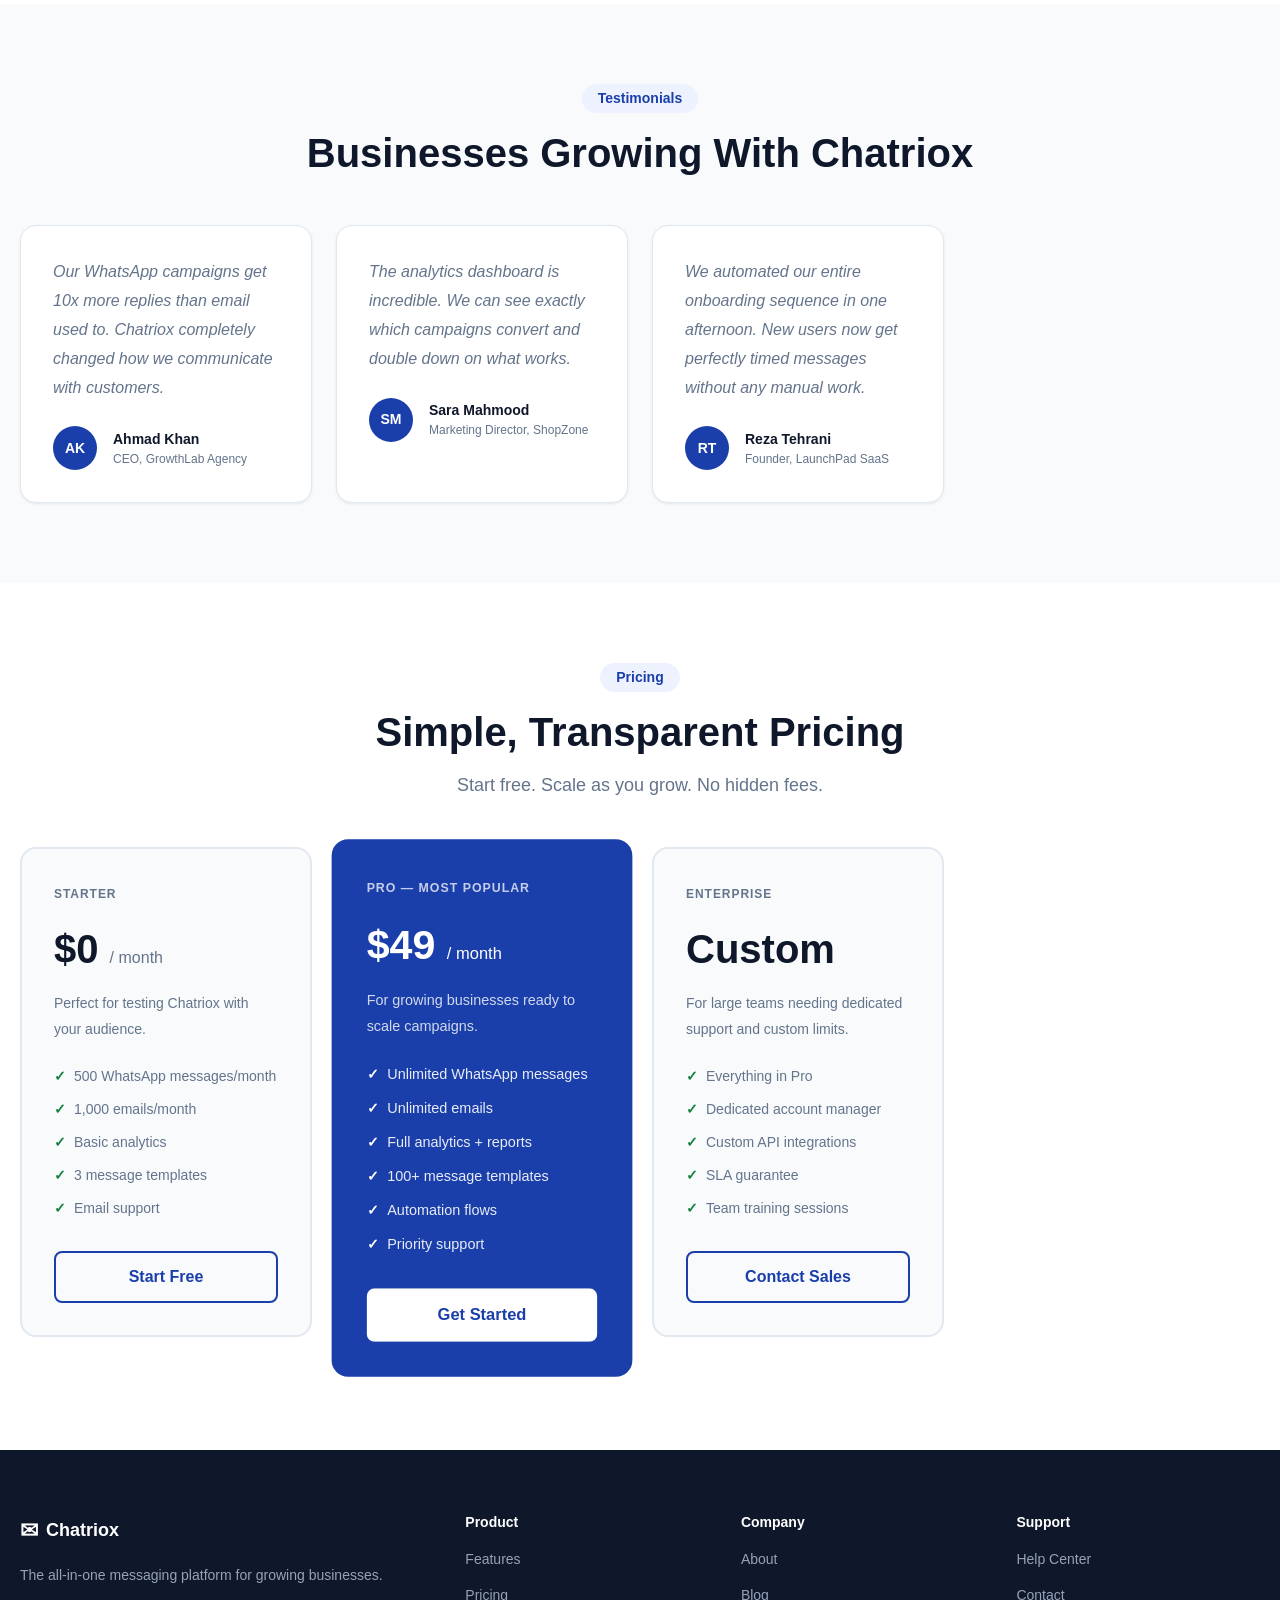
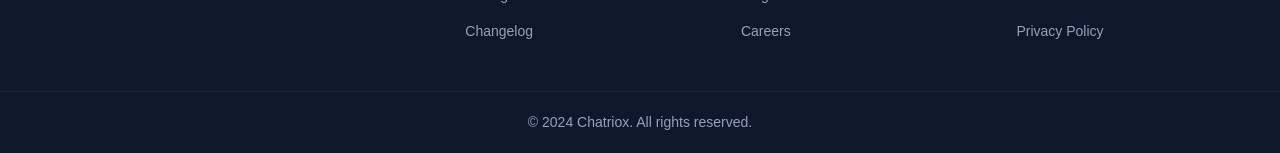
==== commit f4e79ea8: "new changes form added" ====
--- a/index.html
+++ b/index.html
@@ -1,294 +1,398 @@
 <!DOCTYPE html>
-<html lang='en' data-theme='light'>
+<html lang="en" data-theme="light">
+
 <head>
-  <meta charset='UTF-8'>
-  <meta name='viewport' content='width=device-width, initial-scale=1.0'>
-  <meta name='description' content='Chatriox — Send Messages. Get Replies. Grow Faster. WhatsApp and Email campaign platform for growing businesses.'>
+  <meta charset="UTF-8">
+  <meta name="viewport" content="width=device-width, initial-scale=1.0">
+  <meta name="description" content="Chatriox — Send Messages. Get Replies. Grow Faster. WhatsApp and Email campaign platform for growing businesses.">
   <title>Chatriox — Send Messages. Get Replies. Grow Faster.</title>
-  <link rel='stylesheet' href='design-system.css'>
-  <link rel='stylesheet' href='style.css'>
+  <link rel="stylesheet" href="design-system.css">
+  <link rel="stylesheet" href="style.css">
 </head>
+
 <body>
 
-  <!-- ═══ NAVBAR ═══ -->
-  <header class='navbar' role='banner'>
-    <div class='container navbar__inner'>
-      <a href='/' class='navbar__logo' aria-label='Chatriox home'>
-        <span class='logo__icon' aria-hidden='true'>&#9993;</span>
-        <span class='logo__text'>Chatriox</span>
+  <!-- ═══════════════════════════════════════════════════════════════
+       NAVBAR
+       ═══════════════════════════════════════════════════════════════ -->
+  <header class="navbar" role="banner">
+    <div class="container navbar__inner">
+
+      <a href="/" class="navbar__logo" aria-label="Chatriox home">
+        <span class="logo__icon" aria-hidden="true">✉</span>
+        <span class="logo__text">Chatriox</span>
       </a>
-      <nav class='navbar__nav' aria-label='Main navigation'>
-        <ul class='nav__list' role='list'>
-          <li><a href='#features' class='nav__link'>Features</a></li>
-          <li><a href='#testimonials' class='nav__link'>Testimonials</a></li>
-          <li><a href='#pricing' class='nav__link'>Pricing</a></li>
+
+      <nav class="navbar__nav" aria-label="Main navigation">
+        <ul class="nav__list" role="list">
+          <li><a href="#features"     class="nav__link">Features</a></li>
+          <li><a href="#testimonials" class="nav__link">Testimonials</a></li>
+          <li><a href="#pricing"      class="nav__link">Pricing</a></li>
         </ul>
       </nav>
-      <div class='navbar__actions'>
-        <button class='theme-toggle' id='themeToggle' aria-label='Toggle dark mode'>&#9788;</button>
-        <a href='#pricing' class='btn btn--primary'>Get Started Free</a>
-        <button class='hamburger' id='hamburger' aria-label='Toggle menu' aria-expanded='false' aria-controls='mobileMenu'>
-          <span class='hamburger__line'></span>
-          <span class='hamburger__line'></span>
-          <span class='hamburger__line'></span>
+
+      <div class="navbar__actions">
+        <button class="theme-toggle" id="themeToggle" aria-label="Toggle dark mode">☀</button>
+        <a href="#pricing" class="btn btn--primary">Get Started Free</a>
+        <button
+          class="hamburger"
+          id="hamburger"
+          aria-label="Toggle menu"
+          aria-expanded="false"
+          aria-controls="mobileMenu"
+        >
+          <span class="hamburger__line"></span>
+          <span class="hamburger__line"></span>
+          <span class="hamburger__line"></span>
         </button>
       </div>
+
     </div>
-    <!-- Mobile menu -->
-    <div class='mobile-menu' id='mobileMenu' aria-hidden='true'>
-      <ul class='mobile-nav__list' role='list'>
-        <li><a href='#features'     class='mobile-nav__link'>Features</a></li>
-        <li><a href='#testimonials' class='mobile-nav__link'>Testimonials</a></li>
-        <li><a href='#pricing'      class='mobile-nav__link'>Pricing</a></li>
-        <li><a href='#pricing' class='btn btn--primary' style='display:block;text-align:center;margin-top:8px;'>Get Started Free</a></li>
+
+    <!-- Mobile menu (toggled via JS) -->
+    <div class="mobile-menu" id="mobileMenu" aria-hidden="true">
+      <ul class="mobile-nav__list" role="list">
+        <li><a href="#features"     class="mobile-nav__link">Features</a></li>
+        <li><a href="#testimonials" class="mobile-nav__link">Testimonials</a></li>
+        <li><a href="#pricing"      class="mobile-nav__link">Pricing</a></li>
+        <li>
+          <a href="#pricing" class="btn btn--primary" style="display:block;text-align:center;margin-top:8px;">
+            Get Started Free
+          </a>
+        </li>
       </ul>
     </div>
   </header>
 
-  <main id='main-content'>
-
-  <!-- ═══ HERO ═══ -->
-  <section class='hero' aria-labelledby='hero-headline'>
-    <div class='container hero__inner'>
-      <div class='hero__content'>
-        <span class='hero__badge'>Trusted by 2,000+ businesses</span>
-        <h1 class='hero__headline' id='hero-headline'>
-          Send Messages.<br>Get Replies.<br>Grow Faster.
-        </h1>
-        <p class='hero__subtext'>
-          Chatriox is the all-in-one messaging platform for growing businesses.
-          Launch WhatsApp campaigns, automate email sequences, and track every result
-          — all from one dashboard.
+
+  <main id="main-content">
+
+    <!-- ═══════════════════════════════════════════════════════════════
+         HERO
+         ═══════════════════════════════════════════════════════════════ -->
+    <section class="hero" aria-labelledby="hero-headline">
+      <div class="container hero__inner">
+
+        <!-- Left: Copy -->
+        <div class="hero__content">
+          <span class="hero__badge">Trusted by 2,000+ businesses</span>
+
+          <h1 class="hero__headline" id="hero-headline">
+            Send Messages.<br>
+            Get Replies.<br>
+            Grow Faster.
+          </h1>
+
+          <p class="hero__subtext">
+            Chatriox is the all-in-one messaging platform for growing businesses.
+            Launch WhatsApp campaigns, automate email sequences, and track every result
+            — all from one dashboard.
+          </p>
+
+          <div class="hero__actions">
+            <a href="#pricing"  class="btn btn--primary btn--lg">Start Free Trial</a>
+            <a href="#features" class="btn btn--outline btn--lg">See How It Works</a>
+          </div>
+
+          <p class="hero__disclaimer">No credit card required. Free for 14 days.</p>
+        </div>
+
+        <!-- Right: Dashboard mockup -->
+        <div class="hero__visual" aria-hidden="true">
+          <div class="dashboard-mockup">
+
+            <!-- Fake browser chrome -->
+            <div class="mockup__bar">
+              <span class="mockup__dot"></span>
+              <span class="mockup__dot"></span>
+              <span class="mockup__dot"></span>
+            </div>
+
+            <!-- Animated stats (counters triggered by IntersectionObserver) -->
+            <div class="mockup__stat-row">
+              <div class="mockup__stat">
+                <span class="stat-val">0</span>
+                <span class="stat-lbl">Open Rate</span>
+              </div>
+              <div class="mockup__stat">
+                <span class="stat-val">0</span>
+                <span class="stat-lbl">Reply Rate</span>
+              </div>
+              <div class="mockup__stat">
+                <span class="stat-val">0</span>
+                <span class="stat-lbl">Msgs Sent</span>
+              </div>
+            </div>
+
+            <!-- Sample chat messages -->
+            <div class="mockup__messages">
+              <div class="mockup__msg mockup__msg--sent">Campaign launched successfully!</div>
+              <div class="mockup__msg mockup__msg--recv">Thanks! I am interested.</div>
+              <div class="mockup__msg mockup__msg--sent">Great! Here is your offer link.</div>
+            </div>
+
+          </div>
+        </div>
+
+      </div>
+    </section>
+
+
+    <!-- ═══════════════════════════════════════════════════════════════
+         FEATURES
+         ═══════════════════════════════════════════════════════════════ -->
+    <section class="features" id="features" aria-labelledby="features-heading">
+      <div class="container">
+
+        <div class="section-header">
+          <span class="section-badge">Features</span>
+          <h2 class="section-title" id="features-heading">Everything You Need to Reach Customers</h2>
+          <p class="section-subtitle">One platform. Every channel. Complete control.</p>
+        </div>
+
+        <div class="features__grid">
+
+          <article class="feature-card">
+            <div class="feature-card__icon" aria-hidden="true">📱</div>
+            <h3 class="feature-card__title">WhatsApp Campaigns</h3>
+            <p class="feature-card__text">
+              Send bulk WhatsApp messages with open rates up to 98%.
+              Reach customers on the app they use every day.
+            </p>
+          </article>
+
+          <article class="feature-card">
+            <div class="feature-card__icon" aria-hidden="true">✉</div>
+            <h3 class="feature-card__title">Email Campaigns</h3>
+            <p class="feature-card__text">
+              Design professional email sequences that convert.
+              Automate follow-ups and nurture leads on autopilot.
+            </p>
+          </article>
+
+          <article class="feature-card">
+            <div class="feature-card__icon" aria-hidden="true">📈</div>
+            <h3 class="feature-card__title">Analytics Dashboard</h3>
+            <p class="feature-card__text">
+              Track opens, clicks, replies, and conversions in real time.
+              Know exactly what is working and what is not.
+            </p>
+          </article>
+
+          <article class="feature-card">
+            <div class="feature-card__icon" aria-hidden="true">👥</div>
+            <h3 class="feature-card__title">Contact Management</h3>
+            <p class="feature-card__text">
+              Organize your audience with smart lists, tags, and segments.
+              Send the right message to the right people.
+            </p>
+          </article>
+
+          <article class="feature-card">
+            <div class="feature-card__icon" aria-hidden="true">⚡</div>
+            <h3 class="feature-card__title">Automation Flows</h3>
+            <p class="feature-card__text">
+              Set up automated message sequences triggered by user actions.
+              Your campaigns run while you sleep.
+            </p>
+          </article>
+
+          <article class="feature-card">
+            <div class="feature-card__icon" aria-hidden="true">📄</div>
+            <h3 class="feature-card__title">Template Library</h3>
+            <p class="feature-card__text">
+              Start fast with 100+ ready-made message templates
+              optimized for WhatsApp and email campaigns.
+            </p>
+          </article>
+
+        </div>
+      </div>
+    </section>
+
+
+    <!-- ═══════════════════════════════════════════════════════════════
+         TESTIMONIALS
+         ═══════════════════════════════════════════════════════════════ -->
+    <section class="testimonials" id="testimonials" aria-labelledby="testimonials-heading">
+      <div class="container">
+
+        <div class="section-header">
+          <span class="section-badge">Testimonials</span>
+          <h2 class="section-title" id="testimonials-heading">Businesses Growing With Chatriox</h2>
+        </div>
+
+        <div class="testimonials__grid">
+
+          <figure class="testimonial-card">
+            <blockquote class="testimonial-card__quote">
+              <p>
+                Our WhatsApp campaigns get 10x more replies than email used to.
+                Chatriox completely changed how we communicate with customers.
+              </p>
+            </blockquote>
+            <figcaption class="testimonial-card__author">
+              <div class="author__avatar" aria-hidden="true">AK</div>
+              <div>
+                <p class="author__name">Ahmad Khan</p>
+                <p class="author__role">CEO, GrowthLab Agency</p>
+              </div>
+            </figcaption>
+          </figure>
+
+          <figure class="testimonial-card">
+            <blockquote class="testimonial-card__quote">
+              <p>
+                The analytics dashboard is incredible. We can see exactly which
+                campaigns convert and double down on what works.
+              </p>
+            </blockquote>
+            <figcaption class="testimonial-card__author">
+              <div class="author__avatar" aria-hidden="true">SM</div>
+              <div>
+                <p class="author__name">Sara Mahmood</p>
+                <p class="author__role">Marketing Director, ShopZone</p>
+              </div>
+            </figcaption>
+          </figure>
+
+          <figure class="testimonial-card">
+            <blockquote class="testimonial-card__quote">
+              <p>
+                We automated our entire onboarding sequence in one afternoon.
+                New users now get perfectly timed messages without any manual work.
+              </p>
+            </blockquote>
+            <figcaption class="testimonial-card__author">
+              <div class="author__avatar" aria-hidden="true">RT</div>
+              <div>
+                <p class="author__name">Reza Tehrani</p>
+                <p class="author__role">Founder, LaunchPad SaaS</p>
+              </div>
+            </figcaption>
+          </figure>
+
+        </div>
+      </div>
+    </section>
+
+
+    <!-- ═══════════════════════════════════════════════════════════════
+         PRICING
+         ═══════════════════════════════════════════════════════════════ -->
+    <section class="pricing" id="pricing" aria-labelledby="pricing-heading">
+      <div class="container">
+
+        <div class="section-header">
+          <span class="section-badge">Pricing</span>
+          <h2 class="section-title" id="pricing-heading">Simple, Transparent Pricing</h2>
+          <p class="section-subtitle">Start free. Scale as you grow. No hidden fees.</p>
+        </div>
+
+        <div class="pricing__grid">
+
+          <article class="plan">
+            <span class="plan__badge">Starter</span>
+            <p class="plan__price">$0 <span>/ month</span></p>
+            <p class="plan__desc">Perfect for testing Chatriox with your audience.</p>
+            <ul class="plan__features" role="list">
+              <li>500 WhatsApp messages/month</li>
+              <li>1,000 emails/month</li>
+              <li>Basic analytics</li>
+              <li>3 message templates</li>
+              <li>Email support</li>
+            </ul>
+            <a href="#" class="btn btn--outline plan__cta">Start Free</a>
+          </article>
+
+          <article class="plan plan--featured" aria-label="Recommended plan">
+            <span class="plan__badge">Pro — Most Popular</span>
+            <p class="plan__price">$49 <span>/ month</span></p>
+            <p class="plan__desc">For growing businesses ready to scale campaigns.</p>
+            <ul class="plan__features" role="list">
+              <li>Unlimited WhatsApp messages</li>
+              <li>Unlimited emails</li>
+              <li>Full analytics + reports</li>
+              <li>100+ message templates</li>
+              <li>Automation flows</li>
+              <li>Priority support</li>
+            </ul>
+            <a href="#" class="btn btn--white plan__cta">Get Started</a>
+          </article>
+
+          <article class="plan">
+            <span class="plan__badge">Enterprise</span>
+            <p class="plan__price">Custom</p>
+            <p class="plan__desc">For large teams needing dedicated support and custom limits.</p>
+            <ul class="plan__features" role="list">
+              <li>Everything in Pro</li>
+              <li>Dedicated account manager</li>
+              <li>Custom API integrations</li>
+              <li>SLA guarantee</li>
+              <li>Team training sessions</li>
+            </ul>
+            <a href="#" class="btn btn--outline plan__cta">Contact Sales</a>
+          </article>
+
+        </div>
+      </div>
+    </section>
+
+  </main>
+
+
+  <!-- ═══════════════════════════════════════════════════════════════
+       FOOTER
+       ═══════════════════════════════════════════════════════════════ -->
+  <footer class="footer" role="contentinfo">
+    <div class="container footer__inner">
+
+      <div class="footer__brand">
+        <a href="/" class="navbar__logo" aria-label="Chatriox home">
+          <span class="logo__icon" aria-hidden="true">✉</span>
+          <span class="logo__text">Chatriox</span>
+        </a>
+        <p class="footer__tagline">
+          The all-in-one messaging platform for growing businesses.
         </p>
-        <div class='hero__actions'>
-          <a href='#pricing' class='btn btn--primary btn--lg'>Start Free Trial</a>
-          <a href='#features' class='btn btn--outline btn--lg'>See How It Works</a>
-        </div>
-        <p class='hero__disclaimer'>No credit card required. Free for 14 days.</p>
-      </div>
-      <div class='hero__visual' aria-hidden='true'>
-        <div class='dashboard-mockup'>
-          <div class='mockup__bar'>
-            <span class='mockup__dot'></span>
-            <span class='mockup__dot'></span>
-            <span class='mockup__dot'></span>
-          </div>
-          <div class='mockup__stat-row'>
-
-  <div class='mockup__stat'>
-    <span class='stat-val'>0</span>
-    <span class='stat-lbl'>Open Rate</span>
-  </div>
-
-  <div class='mockup__stat'>
-    <span class='stat-val'>0</span>
-    <span class='stat-lbl'>Reply Rate</span>
-  </div>
-
-  <div class='mockup__stat'>
-    <span class='stat-val'>0</span>
-    <span class='stat-lbl'>Msgs Sent</span>
-  </div>
-
-</div>
-          <div class='mockup__messages'>
-            <div class='mockup__msg mockup__msg--sent'>Campaign launched successfully!</div>
-            <div class='mockup__msg mockup__msg--recv'>Thanks! I am interested.</div>
-            <div class='mockup__msg mockup__msg--sent'>Great! Here is your offer link.</div>
-          </div>
-        </div>
-      </div>
+      </div>
+
+      <nav class="footer__links" aria-label="Footer navigation">
+        <div class="footer__col">
+          <h3 class="footer__col-title">Product</h3>
+          <ul role="list">
+            <li><a href="#features">Features</a></li>
+            <li><a href="#pricing">Pricing</a></li>
+            <li><a href="#">Changelog</a></li>
+          </ul>
+        </div>
+        <div class="footer__col">
+          <h3 class="footer__col-title">Company</h3>
+          <ul role="list">
+            <li><a href="#">About</a></li>
+            <li><a href="#">Blog</a></li>
+            <li><a href="#">Careers</a></li>
+          </ul>
+        </div>
+        <div class="footer__col">
+          <h3 class="footer__col-title">Support</h3>
+          <ul role="list">
+            <li><a href="#">Help Center</a></li>
+            <li><a href="#">Contact</a></li>
+            <li><a href="#">Privacy Policy</a></li>
+          </ul>
+        </div>
+      </nav>
+
     </div>
-  </section>
-
-  <!-- ═══ FEATURES ═══ -->
-  <section class='features' id='features' aria-labelledby='features-heading'>
-    <div class='container'>
-      <div class='section-header'>
-        <span class='section-badge'>Features</span>
-        <h2 class='section-title' id='features-heading'>Everything You Need to Reach Customers</h2>
-        <p class='section-subtitle'>One platform. Every channel. Complete control.</p>
-      </div>
-      <div class='features__grid'>
-        <article class='feature-card'>
-          <div class='feature-card__icon' aria-hidden='true'>&#128241;</div>
-          <h3 class='feature-card__title'>WhatsApp Campaigns</h3>
-          <p class='feature-card__text'>Send bulk WhatsApp messages with open rates up to 98%. Reach customers on the app they use every day.</p>
-        </article>
-        <article class='feature-card'>
-          <div class='feature-card__icon' aria-hidden='true'>&#9993;</div>
-          <h3 class='feature-card__title'>Email Campaigns</h3>
-          <p class='feature-card__text'>Design professional email sequences that convert. Automate follow-ups and nurture leads on autopilot.</p>
-        </article>
-        <article class='feature-card'>
-          <div class='feature-card__icon' aria-hidden='true'>&#128200;</div>
-          <h3 class='feature-card__title'>Analytics Dashboard</h3>
-          <p class='feature-card__text'>Track opens, clicks, replies, and conversions in real time. Know exactly what is working and what is not.</p>
-        </article>
-        <article class='feature-card'>
-          <div class='feature-card__icon' aria-hidden='true'>&#128101;</div>
-          <h3 class='feature-card__title'>Contact Management</h3>
-          <p class='feature-card__text'>Organize your audience with smart lists, tags, and segments. Send the right message to the right people.</p>
-        </article>
-        <article class='feature-card'>
-          <div class='feature-card__icon' aria-hidden='true'>&#9889;</div>
-          <h3 class='feature-card__title'>Automation Flows</h3>
-          <p class='feature-card__text'>Set up automated message sequences triggered by user actions. Your campaigns run while you sleep.</p>
-        </article>
-        <article class='feature-card'>
-          <div class='feature-card__icon' aria-hidden='true'>&#128196;</div>
-          <h3 class='feature-card__title'>Template Library</h3>
-          <p class='feature-card__text'>Start fast with 100+ ready-made message templates optimized for WhatsApp and email campaigns.</p>
-        </article>
-      </div>
-    </div>
-  </section>
-
-  <!-- ═══ TESTIMONIALS ═══ -->
-  <section class='testimonials' id='testimonials' aria-labelledby='testimonials-heading'>
-    <div class='container'>
-      <div class='section-header'>
-        <span class='section-badge'>Testimonials</span>
-        <h2 class='section-title' id='testimonials-heading'>Businesses Growing With Chatriox</h2>
-      </div>
-      <div class='testimonials__grid'>
-        <figure class='testimonial-card'>
-          <blockquote class='testimonial-card__quote'>
-            <p>Our WhatsApp campaigns get 10x more replies than email used to. Chatriox completely changed how we communicate with customers.</p>
-          </blockquote>
-          <figcaption class='testimonial-card__author'>
-            <div class='author__avatar' aria-hidden='true'>AK</div>
-            <div>
-              <p class='author__name'>Ahmad Khan</p>
-              <p class='author__role'>CEO, GrowthLab Agency</p>
-            </div>
-          </figcaption>
-        </figure>
-        <figure class='testimonial-card'>
-          <blockquote class='testimonial-card__quote'>
-            <p>The analytics dashboard is incredible. We can see exactly which campaigns convert and double down on what works.</p>
-          </blockquote>
-          <figcaption class='testimonial-card__author'>
-            <div class='author__avatar' aria-hidden='true'>SM</div>
-            <div>
-              <p class='author__name'>Sara Mahmood</p>
-              <p class='author__role'>Marketing Director, ShopZone</p>
-            </div>
-          </figcaption>
-        </figure>
-        <figure class='testimonial-card'>
-          <blockquote class='testimonial-card__quote'>
-            <p>We automated our entire onboarding sequence in one afternoon. New users now get perfectly timed messages without any manual work.</p>
-          </blockquote>
-          <figcaption class='testimonial-card__author'>
-            <div class='author__avatar' aria-hidden='true'>RT</div>
-            <div>
-              <p class='author__name'>Reza Tehrani</p>
-              <p class='author__role'>Founder, LaunchPad SaaS</p>
-            </div>
-          </figcaption>
-        </figure>
-      </div>
-    </div>
-  </section>
-
-  <!-- ═══ PRICING ═══ -->
-  <section class='pricing' id='pricing' aria-labelledby='pricing-heading'>
-    <div class='container'>
-      <div class='section-header'>
-        <span class='section-badge'>Pricing</span>
-        <h2 class='section-title' id='pricing-heading'>Simple, Transparent Pricing</h2>
-        <p class='section-subtitle'>Start free. Scale as you grow. No hidden fees.</p>
-      </div>
-      <div class='pricing__grid'>
-        <article class='plan'>
-          <span class='plan__badge'>Starter</span>
-          <p class='plan__price'>$0 <span>/ month</span></p>
-          <p class='plan__desc'>Perfect for testing Chatriox with your audience.</p>
-          <ul class='plan__features' role='list'>
-            <li>500 WhatsApp messages/month</li>
-            <li>1,000 emails/month</li>
-            <li>Basic analytics</li>
-            <li>3 message templates</li>
-            <li>Email support</li>
-          </ul>
-          <a href='#' class='btn btn--outline plan__cta'>Start Free</a>
-        </article>
-        <article class='plan plan--featured' aria-label='Recommended plan'>
-          <span class='plan__badge'>Pro — Most Popular</span>
-          <p class='plan__price'>$49 <span>/ month</span></p>
-          <p class='plan__desc'>For growing businesses ready to scale campaigns.</p>
-          <ul class='plan__features' role='list'>
-            <li>Unlimited WhatsApp messages</li>
-            <li>Unlimited emails</li>
-            <li>Full analytics + reports</li>
-            <li>100+ message templates</li>
-            <li>Automation flows</li>
-            <li>Priority support</li>
-          </ul>
-          <a href='#' class='btn btn--white plan__cta'>Get Started</a>
-        </article>
-        <article class='plan'>
-          <span class='plan__badge'>Enterprise</span>
-          <p class='plan__price'>Custom</p>
-          <p class='plan__desc'>For large teams needing dedicated support and custom limits.</p>
-          <ul class='plan__features' role='list'>
-            <li>Everything in Pro</li>
-            <li>Dedicated account manager</li>
-            <li>Custom API integrations</li>
-            <li>SLA guarantee</li>
-            <li>Team training sessions</li>
-          </ul>
-          <a href='#' class='btn btn--outline plan__cta'>Contact Sales</a>
-        </article>
-      </div>
-    </div>
-  </section>
-
-  </main>
-
-  <!-- ═══ FOOTER ═══ -->
-  <footer class='footer' role='contentinfo'>
-    <div class='container footer__inner'>
-      <div class='footer__brand'>
-        <a href='/' class='navbar__logo' aria-label='Chatriox home'>
-          <span class='logo__icon' aria-hidden='true'>&#9993;</span>
-          <span class='logo__text'>Chatriox</span>
-        </a>
-        <p class='footer__tagline'>The all-in-one messaging platform for growing businesses.</p>
-      </div>
-      <nav class='footer__links' aria-label='Footer navigation'>
-        <div class='footer__col'>
-          <h3 class='footer__col-title'>Product</h3>
-          <ul role='list'>
-            <li><a href='#features'>Features</a></li>
-            <li><a href='#pricing'>Pricing</a></li>
-            <li><a href='#'>Changelog</a></li>
-          </ul>
-        </div>
-        <div class='footer__col'>
-          <h3 class='footer__col-title'>Company</h3>
-          <ul role='list'>
-            <li><a href='#'>About</a></li>
-            <li><a href='#'>Blog</a></li>
-            <li><a href='#'>Careers</a></li>
-          </ul>
-        </div>
-        <div class='footer__col'>
-          <h3 class='footer__col-title'>Support</h3>
-          <ul role='list'>
-            <li><a href='#'>Help Center</a></li>
-            <li><a href='#'>Contact</a></li>
-            <li><a href='#'>Privacy Policy</a></li>
-          </ul>
-        </div>
-      </nav>
-    </div>
-    <div class='footer__bottom'>
-      <p>&#169; 2024 Chatriox. All rights reserved.</p>
+
+    <div class="footer__bottom">
+      <p>© 2024 Chatriox. All rights reserved.</p>
     </div>
   </footer>
 
-  <script src='main.js'></script>
+
+  <script src="main.js"></script>
+
 </body>
-</html>
+</html>
--- a/design-system.css
+++ b/design-system.css
@@ -1,10 +1,21 @@
-/* This file contains your complete design token system */
-/* Import this into every project: @import './design-system.css'; */
+/* =============================================================================
+   DESIGN SYSTEM — Chatriox
+   Import into every project: @import './design-system.css';
+   ============================================================================= */
 
-*,*::before,*::after { box-sizing: border-box; }
+*,
+*::before,
+*::after {
+  box-sizing: border-box;
+}
+
+/* =============================================================================
+   CSS CUSTOM PROPERTIES (TOKENS)
+   ============================================================================= */
 
 :root {
-  /* === COLORS === */
+
+  /* --- Colors: Base Palette --- */
   --clr-primary-50:  #EEF2FF;
   --clr-primary-100: #DBEAFE;
   --clr-primary-500: #1A3FAA;
@@ -22,72 +33,92 @@
   --clr-error:   #B91C1C;
   --clr-warning: #D97706;
 
-  /* === SEMANTIC COLOR ALIASES === */
-  --color-bg:          var(--clr-neutral-50);
-  --color-surface:     #FFFFFF;
-  --color-text:        var(--clr-neutral-900);
-  --color-text-muted:  var(--clr-neutral-600);
-  --color-border:      var(--clr-neutral-200);
-  --color-primary:     var(--clr-primary-500);
+  /* --- Colors: Semantic Aliases --- */
+  --color-bg:            var(--clr-neutral-50);
+  --color-surface:       #FFFFFF;
+  --color-text:          var(--clr-neutral-900);
+  --color-text-muted:    var(--clr-neutral-600);
+  --color-border:        var(--clr-neutral-200);
+  --color-primary:       var(--clr-primary-500);
   --color-primary-hover: var(--clr-primary-600);
 
-  /* === TYPOGRAPHY === */
+  /* --- Typography --- */
   --font-sans: Arial, sans-serif;
   --font-mono: 'Courier New', monospace;
-  --text-xs:   clamp(0.65rem, 1.2vw, 0.75rem);
-  --text-sm:   clamp(0.75rem, 1.5vw, 0.875rem);
-  --text-base: clamp(0.875rem, 2vw, 1rem);
-  --text-lg:   clamp(1rem, 2.5vw, 1.125rem);
-  --text-xl:   clamp(1.125rem, 3vw, 1.5rem);
-  --text-2xl:  clamp(1.5rem, 4vw, 2rem);
-  --text-3xl:  clamp(2rem, 5vw, 2.5rem);
-  --text-4xl:  clamp(2.5rem, 6vw, 3.5rem);
+
+  --text-xs:   clamp(0.65rem,  1.2vw, 0.75rem);
+  --text-sm:   clamp(0.75rem,  1.5vw, 0.875rem);
+  --text-base: clamp(0.875rem, 2vw,   1rem);
+  --text-lg:   clamp(1rem,     2.5vw, 1.125rem);
+  --text-xl:   clamp(1.125rem, 3vw,   1.5rem);
+  --text-2xl:  clamp(1.5rem,   4vw,   2rem);
+  --text-3xl:  clamp(2rem,     5vw,   2.5rem);
+  --text-4xl:  clamp(2.5rem,   6vw,   3.5rem);
+
   --leading-tight:  1.2;
   --leading-normal: 1.5;
   --leading-loose:  1.8;
 
-  /* === SPACING === */
-  --sp-1:  4px;  --sp-2: 8px;   --sp-3: 12px;
-  --sp-4:  16px; --sp-5: 20px;  --sp-6: 24px;
-  --sp-8:  32px; --sp-10: 40px; --sp-12: 48px;
-  --sp-16: 64px; --sp-20: 80px; --sp-24: 96px;
+  /* --- Spacing Scale --- */
+  --sp-1:  4px;
+  --sp-2:  8px;
+  --sp-3:  12px;
+  --sp-4:  16px;
+  --sp-5:  20px;
+  --sp-6:  24px;
+  --sp-8:  32px;
+  --sp-10: 40px;
+  --sp-12: 48px;
+  --sp-16: 64px;
+  --sp-20: 80px;
+  --sp-24: 96px;
 
-  /* === BORDER RADIUS === */
-  --r-sm:   4px;  --r-md: 8px; --r-lg: 12px;
-  --r-xl:   16px; --r-2xl: 24px; --r-full: 9999px;
+  /* --- Border Radius --- */
+  --r-sm:   4px;
+  --r-md:   8px;
+  --r-lg:   12px;
+  --r-xl:   16px;
+  --r-2xl:  24px;
+  --r-full: 9999px;
 
-  /* === SHADOWS === */
-  --shadow-sm: 0 1px 3px rgba(0,0,0,0.08);
-  --shadow-md: 0 4px 12px rgba(0,0,0,0.08);
-  --shadow-lg: 0 8px 24px rgba(0,0,0,0.1);
-  --shadow-xl: 0 20px 60px rgba(0,0,0,0.12);
+  /* --- Shadows --- */
+  --shadow-sm: 0 1px 3px rgba(0, 0, 0, 0.08);
+  --shadow-md: 0 4px 12px rgba(0, 0, 0, 0.08);
+  --shadow-lg: 0 8px 24px rgba(0, 0, 0, 0.10);
+  --shadow-xl: 0 20px 60px rgba(0, 0, 0, 0.12);
 
-  /* === TRANSITIONS === */
+  /* --- Transitions --- */
   --ease-fast:   150ms ease;
   --ease-normal: 250ms ease;
   --ease-slow:   400ms ease;
 
-  /* === LAYOUT === */
+  /* --- Layout --- */
   --max-width-sm:  640px;
   --max-width-md:  768px;
   --max-width-lg:  1024px;
   --max-width-xl:  1280px;
   --max-width-2xl: 1440px;
-  --nav-height: 64px;
+  --nav-height:    64px;
 }
 
-/* === DARK THEME === */
+/* =============================================================================
+   DARK THEME
+   ============================================================================= */
+
 [data-theme='dark'] {
-  --color-bg:         #0F172A;
-  --color-surface:    #1E293B;
-  --color-text:       #F1F5F9;
-  --color-text-muted: #94A3B8;
-  --color-border:     #334155;
-  --color-primary:    #60A5FA;
+  --color-bg:            #0F172A;
+  --color-surface:       #1E293B;
+  --color-text:          #F1F5F9;
+  --color-text-muted:    #94A3B8;
+  --color-border:        #334155;
+  --color-primary:       #60A5FA;
   --color-primary-hover: #93C5FD;
 }
 
-/* === BASE RESET === */
+/* =============================================================================
+   BASE RESET & GLOBAL STYLES
+   ============================================================================= */
+
 body {
   margin: 0;
   font-family: var(--font-sans);
@@ -97,33 +128,55 @@
   line-height: var(--leading-normal);
   -webkit-font-smoothing: antialiased;
 }
-img, video, svg { max-width:100%; height:auto; display:block; }
-h1,h2,h3,h4,h5,h6 { line-height: var(--leading-tight); margin: 0; }
-p { margin: 0; }
-a { color: var(--color-primary); }
 
-	
-/* Mobile first — base styles (320px+) */
-/* Write all base styles here — outside any media query */
+img,
+video,
+svg {
+  max-width: 100%;
+  height: auto;
+  display: block;
+}
 
-/* Small tablets (480px+) — optional */
-@media (min-width: 480px) { }
+h1, h2, h3, h4, h5, h6 {
+  line-height: var(--leading-tight);
+  margin: 0;
+}
 
-/* Tablets (768px+) — first major layout shift */
-@media (min-width: 768px) { }
+p {
+  margin: 0;
+}
 
-/* Small desktops (1024px+) */
-@media (min-width: 1024px) { }
+a {
+  color: var(--color-primary);
+}
 
-/* Large desktops (1280px+) */
-@media (min-width: 1280px) { }
+/* =============================================================================
+   RESPONSIVE BREAKPOINTS (Mobile-first)
+   ============================================================================= */
 
+/* Base styles — 320px and up (write outside any @media) */
 
-/* Always add reduced motion */
+/* Small tablets — 480px+ (optional tweaks) */
+@media (min-width: 480px) {}
+
+/* Tablets — 768px+ (first major layout shift) */
+@media (min-width: 768px) {}
+
+/* Small desktops — 1024px+ */
+@media (min-width: 1024px) {}
+
+/* Large desktops — 1280px+ */
+@media (min-width: 1280px) {}
+
+/* =============================================================================
+   ACCESSIBILITY
+   ============================================================================= */
+
 @media (prefers-reduced-motion: reduce) {
-  *, *::before, *::after {
+  *,
+  *::before,
+  *::after {
     animation-duration: 0.01ms !important;
     transition-duration: 0.01ms !important;
   }
-  
 }
--- a/style.css
+++ b/style.css
@@ -1,15 +1,21 @@
-/* style.css — import your existing design system first */
-@import './design-system.css';
-
-/* ═══ LAYOUT UTILITIES ═══ */
+/* =============================================================================
+   STYLE.CSS — Chatriox Landing Page
+   Depends on: design-system.css
+   ============================================================================= */
+
+/* =============================================================================
+   SHARED UTILITIES
+   ============================================================================= */
+
 .container {
   width: 100%;
   max-width: var(--max-width-xl);
-  margin: 0 auto;
-  padding: 0 var(--sp-6);
-}
-
-/* ═══ BUTTONS ═══ */
+  margin-inline: auto;
+  padding-inline: var(--sp-5);
+}
+
+/* --- Buttons --- */
+
 .btn {
   display: inline-flex;
   align-items: center;
@@ -21,314 +27,682 @@
   text-decoration: none;
   cursor: pointer;
   border: 2px solid transparent;
-  white-space: nowrap;
-}
-@media (prefers-reduced-motion: no-preference) {
-  .btn { transition: transform var(--ease-fast), background var(--ease-fast), box-shadow var(--ease-fast); }
-  .btn:hover { transform: translateY(-2px); box-shadow: var(--shadow-md); }
-  .btn:active { transform: translateY(0); }
-}
-.btn--primary { background: var(--color-primary); color: var(--white, #fff); }
-.btn--primary:hover { background: var(--color-primary-hover); }
-.btn--outline  { background: transparent; color: var(--color-primary); border-color: var(--color-primary); }
-.btn--outline:hover { background: var(--color-primary); color: #fff; }
-.btn--white    { background: white; color: var(--color-primary); }
-.btn--white:hover { background: var(--clr-primary-50); }
-.btn--lg { padding: var(--sp-4) var(--sp-8); font-size: var(--text-lg); }
-
-/* ═══ SECTION SHARED STYLES ═══ */
+  transition: opacity var(--ease-fast), background var(--ease-fast), color var(--ease-fast);
+}
+
+.btn--primary {
+  background: var(--color-primary);
+  color: #fff;
+}
+
+.btn--primary:hover {
+  background: var(--color-primary-hover);
+  color: #fff;
+}
+
+.btn--outline {
+  background: transparent;
+  border-color: var(--color-primary);
+  color: var(--color-primary);
+}
+
+.btn--outline:hover {
+  background: var(--color-primary);
+  color: #fff;
+}
+
+.btn--white {
+  background: #fff;
+  color: var(--clr-primary-500);
+}
+
+.btn--white:hover {
+  opacity: 0.9;
+}
+
+.btn--lg {
+  padding: var(--sp-4) var(--sp-8);
+  font-size: var(--text-lg);
+}
+
+/* --- Section Headers --- */
+
 .section-header {
   text-align: center;
   margin-bottom: var(--sp-12);
 }
+
 .section-badge {
   display: inline-block;
+  padding: var(--sp-1) var(--sp-4);
   background: var(--clr-primary-50);
   color: var(--color-primary);
-  padding: var(--sp-1) var(--sp-4);
   border-radius: var(--r-full);
   font-size: var(--text-sm);
   font-weight: 600;
   margin-bottom: var(--sp-4);
 }
+
 .section-title {
   font-size: var(--text-3xl);
   color: var(--color-text);
   margin-bottom: var(--sp-4);
 }
+
 .section-subtitle {
   font-size: var(--text-lg);
   color: var(--color-text-muted);
-  max-width: 600px;
-  margin: 0 auto;
-}
-
-/* ═══ NAVBAR ═══ */
+}
+
+/* --- Scroll Fade Animation --- */
+
+.feature-card,
+.testimonial-card,
+.plan {
+  opacity: 0;
+  transform: translateY(24px);
+  transition: opacity var(--ease-slow), transform var(--ease-slow);
+}
+
+.feature-card.is-visible,
+.testimonial-card.is-visible,
+.plan.is-visible {
+  opacity: 1;
+  transform: translateY(0);
+}
+
+/* =============================================================================
+   NAVBAR
+   ============================================================================= */
+
 .navbar {
   position: sticky;
   top: 0;
   z-index: 100;
+  height: var(--nav-height);
   background: var(--color-surface);
   border-bottom: 1px solid var(--color-border);
-  backdrop-filter: blur(8px);
-}
+  box-shadow: var(--shadow-sm);
+}
+
 .navbar__inner {
   display: flex;
   align-items: center;
   justify-content: space-between;
-  height: var(--nav-height);
-  gap: var(--sp-6);
-}
+  height: 100%;
+}
+
+/* --- Logo --- */
+
 .navbar__logo {
   display: flex;
   align-items: center;
   gap: var(--sp-2);
   text-decoration: none;
-  font-weight: 800;
-  font-size: var(--text-xl);
+  color: var(--color-text);
+  font-weight: 700;
+  font-size: var(--text-lg);
+}
+
+.logo__icon {
+  font-size: 1.4rem;
+}
+
+/* --- Desktop Nav --- */
+
+.navbar__nav {
+  display: none;
+}
+
+.nav__list {
+  display: flex;
+  align-items: center;
+  gap: var(--sp-8);
+  list-style: none;
+  margin: 0;
+  padding: 0;
+}
+
+.nav__link {
+  text-decoration: none;
+  color: var(--color-text-muted);
+  font-weight: 500;
+  transition: color var(--ease-fast);
+}
+
+.nav__link:hover {
   color: var(--color-primary);
 }
-.logo__icon { font-size: 1.4rem; }
-.navbar__nav { display: none; }
-.nav__list { display: flex; gap: var(--sp-8); list-style: none; margin: 0; padding: 0; }
-.nav__link { text-decoration: none; color: var(--color-text-muted); font-weight: 500; font-size: var(--text-sm); }
-@media (prefers-reduced-motion: no-preference) {
-  .nav__link { transition: color var(--ease-fast); }
-}
-.nav__link:hover { color: var(--color-primary); }
-.navbar__actions { display: flex; align-items: center; gap: var(--sp-3); }
+
+/* --- Navbar Actions --- */
+
+.navbar__actions {
+  display: flex;
+  align-items: center;
+  gap: var(--sp-3);
+}
+
 .theme-toggle {
-  background: var(--color-bg);
-  border: 1px solid var(--color-border);
-  border-radius: var(--r-full);
-  width: 40px; height: 40px;
-  cursor: pointer; font-size: 1.1rem;
-  display: flex; align-items: center; justify-content: center;
-}
+  background: none;
+  border: none;
+  cursor: pointer;
+  font-size: 1.25rem;
+  color: var(--color-text-muted);
+  padding: var(--sp-2);
+  border-radius: var(--r-md);
+  transition: color var(--ease-fast);
+}
+
+.theme-toggle:hover {
+  color: var(--color-primary);
+}
+
+/* --- Hamburger --- */
+
 .hamburger {
-  background: none; border: none; cursor: pointer;
-  width: 44px; height: 44px;
-  display: flex; flex-direction: column;
-  justify-content: center; align-items: center; gap: 5px;
-}
+  display: flex;
+  flex-direction: column;
+  gap: 5px;
+  background: none;
+  border: none;
+  cursor: pointer;
+  padding: var(--sp-2);
+}
+
 .hamburger__line {
-  width: 22px; height: 2px;
+  display: block;
+  width: 22px;
+  height: 2px;
   background: var(--color-text);
   border-radius: var(--r-full);
-  transform-origin: center;
-}
-@media (prefers-reduced-motion: no-preference) {
-  .hamburger__line { transition: transform var(--ease-normal), opacity var(--ease-normal); }
-}
-.hamburger[aria-expanded='true'] .hamburger__line:nth-child(1) { transform: translateY(7px) rotate(45deg); }
-.hamburger[aria-expanded='true'] .hamburger__line:nth-child(2) { opacity: 0; transform: scaleX(0); }
-.hamburger[aria-expanded='true'] .hamburger__line:nth-child(3) { transform: translateY(-7px) rotate(-45deg); }
-
-/* Mobile menu */
+  transition: background var(--ease-fast);
+}
+
+/* --- Mobile Menu --- */
+
 .mobile-menu {
-  overflow: hidden;
-  max-height: 0;
+  display: none;
   background: var(--color-surface);
   border-top: 1px solid var(--color-border);
-}
-@media (prefers-reduced-motion: no-preference) {
-  .mobile-menu { transition: max-height var(--ease-normal); }
-}
-.mobile-menu.is-open { max-height: 400px; }
-.mobile-nav__list { list-style: none; margin: 0; padding: var(--sp-4) var(--sp-6); display: flex; flex-direction: column; gap: var(--sp-2); }
-.mobile-nav__link { display: block; padding: var(--sp-3); text-decoration: none; color: var(--color-text); font-weight: 500; border-radius: var(--r-md); }
-.mobile-nav__link:hover { background: var(--color-bg); color: var(--color-primary); }
-
-/* ═══ HERO ═══ */
+  padding: var(--sp-4) var(--sp-5);
+}
+
+.mobile-menu.is-open {
+  display: block;
+}
+
+.mobile-nav__list {
+  list-style: none;
+  margin: 0;
+  padding: 0;
+  display: flex;
+  flex-direction: column;
+  gap: var(--sp-3);
+}
+
+.mobile-nav__link {
+  text-decoration: none;
+  color: var(--color-text);
+  font-weight: 500;
+  font-size: var(--text-lg);
+}
+
+/* --- Responsive: Show desktop nav --- */
+
+@media (min-width: 768px) {
+  .navbar__nav {
+    display: block;
+  }
+
+  .hamburger {
+    display: none;
+  }
+}
+
+/* =============================================================================
+   HERO
+   ============================================================================= */
+
 .hero {
-  padding: clamp(60px, 10vw, 120px) 0;
-  background: linear-gradient(135deg, var(--clr-primary-50) 0%, var(--color-bg) 60%);
-}
+  padding-block: var(--sp-20) var(--sp-16);
+}
+
 .hero__inner {
   display: grid;
-  grid-template-columns: 1fr;
   gap: var(--sp-12);
   align-items: center;
 }
+
+/* --- Hero Content --- */
+
 .hero__badge {
   display: inline-block;
+  padding: var(--sp-1) var(--sp-4);
   background: var(--clr-primary-50);
   color: var(--color-primary);
-  padding: var(--sp-1) var(--sp-4);
   border-radius: var(--r-full);
   font-size: var(--text-sm);
   font-weight: 600;
-  margin-bottom: var(--sp-4);
-}
+  margin-bottom: var(--sp-5);
+}
+
 .hero__headline {
   font-size: var(--text-4xl);
   color: var(--color-text);
-  line-height: var(--leading-tight);
-  margin-bottom: var(--sp-6);
-}
+  margin-bottom: var(--sp-5);
+}
+
 .hero__subtext {
   font-size: var(--text-lg);
   color: var(--color-text-muted);
   line-height: var(--leading-loose);
-  max-width: 520px;
+  max-width: 540px;
   margin-bottom: var(--sp-8);
 }
-.hero__actions { display: flex; gap: var(--sp-3); flex-wrap: wrap; }
-.hero__disclaimer { font-size: var(--text-sm); color: var(--color-text-muted); margin-top: var(--sp-4); }
-/* ═══ DASHBOARD MOCKUP (Hero visual) ═══ */
+
+.hero__actions {
+  display: flex;
+  flex-wrap: wrap;
+  gap: var(--sp-4);
+  margin-bottom: var(--sp-4);
+}
+
+.hero__disclaimer {
+  font-size: var(--text-sm);
+  color: var(--color-text-muted);
+}
+
+/* --- Dashboard Mockup --- */
+
+.hero__visual {
+  display: flex;
+  justify-content: center;
+}
+
 .dashboard-mockup {
   background: var(--color-surface);
   border: 1px solid var(--color-border);
   border-radius: var(--r-xl);
   box-shadow: var(--shadow-xl);
-  overflow: hidden;
-}
+  padding: var(--sp-5);
+  width: 100%;
+  max-width: 400px;
+}
+
 .mockup__bar {
-  background: var(--color-bg);
-  border-bottom: 1px solid var(--color-border);
+  display: flex;
+  gap: var(--sp-2);
+  margin-bottom: var(--sp-5);
+}
+
+.mockup__dot {
+  width: 10px;
+  height: 10px;
+  border-radius: var(--r-full);
+  background: var(--clr-neutral-200);
+}
+
+.mockup__stat-row {
+  display: flex;
+  justify-content: space-around;
+  padding: var(--sp-4);
+  background: var(--clr-primary-50);
+  border-radius: var(--r-lg);
+  margin-bottom: var(--sp-5);
+}
+
+.mockup__stat {
+  display: flex;
+  flex-direction: column;
+  align-items: center;
+  gap: var(--sp-1);
+}
+
+.stat-val {
+  font-size: var(--text-xl);
+  font-weight: 700;
+  color: var(--color-primary);
+}
+
+.stat-lbl {
+  font-size: var(--text-xs);
+  color: var(--color-text-muted);
+}
+
+.mockup__messages {
+  display: flex;
+  flex-direction: column;
+  gap: var(--sp-3);
+}
+
+.mockup__msg {
   padding: var(--sp-3) var(--sp-4);
-  display: flex; gap: var(--sp-2);
-}
-.mockup__dot { width:10px; height:10px; border-radius:50%; background:var(--color-border); }
-.mockup__dot:nth-child(1){background:#FF5F57;} .mockup__dot:nth-child(2){background:#FEBC2E;} .mockup__dot:nth-child(3){background:#28C840;}
-.mockup__stat-row { display:grid; grid-template-columns:repeat(3,1fr); gap:1px; background:var(--color-border); }
-.mockup__stat { background:var(--color-surface); padding:var(--sp-4); text-align:center; }
-.stat-val { display:block; font-size:var(--text-2xl); font-weight:800; color:var(--color-primary); }
-.stat-lbl { display:block; font-size:var(--text-xs); color:var(--color-text-muted); margin-top:var(--sp-1); }
-.mockup__messages { padding:var(--sp-4); display:flex; flex-direction:column; gap:var(--sp-2); }
-.mockup__msg { padding:var(--sp-2) var(--sp-3); border-radius:var(--r-md); font-size:var(--text-sm); max-width:85%; }
-.mockup__msg--sent { background:var(--color-primary); color:#fff; align-self:flex-end; border-radius:var(--r-md) var(--r-md) var(--r-sm) var(--r-md); }
-.mockup__msg--recv { background:var(--color-bg); color:var(--color-text); border:1px solid var(--color-border); border-radius:var(--r-md) var(--r-md) var(--r-md) var(--r-sm); }
-
-/* ═══ FEATURES ═══ */
-.features { padding: clamp(60px,8vw,120px) 0; background: var(--color-bg); }
+  border-radius: var(--r-lg);
+  font-size: var(--text-sm);
+  max-width: 80%;
+}
+
+.mockup__msg--sent {
+  background: var(--color-primary);
+  color: #fff;
+  align-self: flex-end;
+  border-bottom-right-radius: var(--r-sm);
+}
+
+.mockup__msg--recv {
+  background: var(--clr-neutral-100);
+  color: var(--color-text);
+  align-self: flex-start;
+  border-bottom-left-radius: var(--r-sm);
+}
+
+/* --- Responsive: Two-column hero --- */
+
+@media (min-width: 1024px) {
+  .hero__inner {
+    grid-template-columns: 1fr 1fr;
+  }
+}
+
+/* =============================================================================
+   FEATURES
+   ============================================================================= */
+
+.features {
+  padding-block: var(--sp-20);
+  background: var(--color-surface);
+}
+
 .features__grid {
   display: grid;
-  grid-template-columns: 1fr;
   gap: var(--sp-6);
-}
+  grid-template-columns: repeat(auto-fill, minmax(280px, 1fr));
+}
+
 .feature-card {
-  background: var(--color-surface);
+  padding: var(--sp-8);
+  background: var(--color-bg);
   border: 1px solid var(--color-border);
-  border-radius: var(--r-lg);
-  padding: var(--sp-6);
-}
-@media (prefers-reduced-motion: no-preference) {
-  .feature-card { transition: transform var(--ease-normal), box-shadow var(--ease-normal); }
-  .feature-card:hover { transform: translateY(-4px); box-shadow: var(--shadow-lg); }
-}
-.feature-card__icon { font-size: 2rem; margin-bottom: var(--sp-4); }
-.feature-card__title { font-size:var(--text-lg); font-weight:700; color:var(--color-text); margin-bottom:var(--sp-2); }
-.feature-card__text  { font-size:var(--text-sm); color:var(--color-text-muted); line-height:var(--leading-loose); }
-
-/* ═══ TESTIMONIALS ═══ */
-.testimonials { padding: clamp(60px,8vw,120px) 0; background: var(--clr-primary-50); }
-[data-theme='dark'] .testimonials { background: var(--color-bg); }
-.testimonials__grid { display:grid; grid-template-columns:1fr; gap:var(--sp-6); }
+  border-radius: var(--r-xl);
+  transition:
+    opacity var(--ease-slow),
+    transform var(--ease-slow),
+    box-shadow var(--ease-fast);
+}
+
+.feature-card:hover {
+  box-shadow: var(--shadow-md);
+}
+
+.feature-card__icon {
+  font-size: 2rem;
+  margin-bottom: var(--sp-4);
+}
+
+.feature-card__title {
+  font-size: var(--text-lg);
+  font-weight: 700;
+  color: var(--color-text);
+  margin-bottom: var(--sp-3);
+}
+
+.feature-card__text {
+  font-size: var(--text-sm);
+  color: var(--color-text-muted);
+  line-height: var(--leading-loose);
+}
+
+/* =============================================================================
+   TESTIMONIALS
+   ============================================================================= */
+
+.testimonials {
+  padding-block: var(--sp-20);
+}
+
+.testimonials__grid {
+  display: grid;
+  gap: var(--sp-6);
+  grid-template-columns: repeat(auto-fill, minmax(280px, 1fr));
+}
+
 .testimonial-card {
-  background: var(--color-surface);
-  border: 1px solid var(--color-border);
-  border-radius: var(--r-lg);
+  margin: 0;
   padding: var(--sp-8);
-  margin: 0;
-}
-.testimonial-card__quote { margin:0 0 var(--sp-6); }
-.testimonial-card__quote p { font-size:var(--text-base); color:var(--color-text); line-height:var(--leading-loose); font-style:italic; }
-.testimonial-card__author { display:flex; align-items:center; gap:var(--sp-3); }
-.author__avatar { width:44px; height:44px; border-radius:50%; background:var(--color-primary); color:#fff; display:flex; align-items:center; justify-content:center; font-weight:700; font-size:var(--text-sm); flex-shrink:0; }
-.author__name { font-weight:700; color:var(--color-text); font-size:var(--text-sm); margin:0; }
-.author__role { color:var(--color-text-muted); font-size:var(--text-xs); margin:0; }
-
-/* ═══ PRICING ═══ */
-.pricing { padding: clamp(60px,8vw,120px) 0; background:var(--color-bg); }
-.pricing__grid { display:grid; grid-template-columns:1fr; gap:var(--sp-6); align-items:start; }
-.plan {
   background: var(--color-surface);
   border: 1px solid var(--color-border);
   border-radius: var(--r-xl);
+  box-shadow: var(--shadow-sm);
+}
+
+.testimonial-card__quote {
+  margin: 0 0 var(--sp-6);
+}
+
+.testimonial-card__quote p {
+  font-size: var(--text-base);
+  color: var(--color-text-muted);
+  line-height: var(--leading-loose);
+  font-style: italic;
+}
+
+.testimonial-card__author {
+  display: flex;
+  align-items: center;
+  gap: var(--sp-4);
+}
+
+.author__avatar {
+  width: 44px;
+  height: 44px;
+  border-radius: var(--r-full);
+  background: var(--color-primary);
+  color: #fff;
+  font-size: var(--text-sm);
+  font-weight: 700;
+  display: flex;
+  align-items: center;
+  justify-content: center;
+  flex-shrink: 0;
+}
+
+.author__name {
+  font-weight: 700;
+  font-size: var(--text-sm);
+  color: var(--color-text);
+}
+
+.author__role {
+  font-size: var(--text-xs);
+  color: var(--color-text-muted);
+}
+
+/* =============================================================================
+   PRICING
+   ============================================================================= */
+
+.pricing {
+  padding-block: var(--sp-20);
+  background: var(--color-surface);
+}
+
+.pricing__grid {
+  display: grid;
+  gap: var(--sp-6);
+  grid-template-columns: repeat(auto-fill, minmax(280px, 1fr));
+  align-items: start;
+}
+
+.plan {
   padding: var(--sp-8);
-  display: flex; flex-direction:column; gap:var(--sp-3);
-}
+  background: var(--color-bg);
+  border: 2px solid var(--color-border);
+  border-radius: var(--r-xl);
+}
+
 .plan--featured {
   background: var(--color-primary);
   border-color: var(--color-primary);
-  box-shadow: var(--shadow-xl);
-}
-.plan__badge { font-size:var(--text-sm); font-weight:700; color:var(--color-text-muted); }
-.plan--featured .plan__badge { color:rgba(255,255,255,0.8); }
-.plan__price { font-size:var(--text-3xl); font-weight:800; color:var(--color-text); margin:0; }
-.plan--featured .plan__price { color:#fff; }
-.plan__price span { font-size:var(--text-base); font-weight:400; color:var(--color-text-muted); }
-.plan--featured .plan__price span { color:rgba(255,255,255,0.7); }
-.plan__desc { font-size:var(--text-sm); color:var(--color-text-muted); }
-.plan--featured .plan__desc { color:rgba(255,255,255,0.8); }
-.plan__features { list-style:none; margin:var(--sp-4) 0; padding:0; display:flex; flex-direction:column; gap:var(--sp-3); flex:1; }
-.plan__features li { font-size:var(--text-sm); color:var(--color-text-muted); padding-left:var(--sp-5); position:relative; }
-.plan__features li::before { content:'✓'; position:absolute; left:0; font-weight:700; color:var(--color-success); }
-.plan--featured .plan__features li { color:rgba(255,255,255,0.85); }
-.plan--featured .plan__features li::before { color:#86EFAC; }
-.plan__cta { margin-top:auto; text-align:center; }
-
-/* ═══ FOOTER ═══ */
-.footer { background:var(--clr-neutral-900); padding:clamp(40px,6vw,80px) 0 0; }
-.footer__inner { display:grid; grid-template-columns:1fr; gap:var(--sp-10); padding-bottom:var(--sp-10); }
-.footer .navbar__logo { color:white; }
-.footer__tagline { color:#94A3B8; font-size:var(--text-sm); margin-top:var(--sp-3); max-width:280px; }
-.footer__links { display:grid; grid-template-columns:repeat(3,1fr); gap:var(--sp-8); }
-.footer__col-title { color:white; font-size:var(--text-sm); font-weight:700; margin-bottom:var(--sp-4); }
-.footer__col ul { list-style:none; margin:0; padding:0; display:flex; flex-direction:column; gap:var(--sp-3); }
-.footer__col a { color:#94A3B8; text-decoration:none; font-size:var(--text-sm); }
-.footer__col a:hover { color:white; }
-.footer__bottom { border-top:1px solid #1E293B; padding:var(--sp-6); text-align:center; }
-.footer__bottom p { color:#64748B; font-size:var(--text-sm); margin:0; }
- 
-	
-/* Tablet (768px+) */
+  color: #fff;
+  transform: scale(1.03);
+}
+
+.plan--featured.is-visible {
+  transform: scale(1.03) translateY(0);
+}
+
+.plan__badge {
+  display: inline-block;
+  font-size: var(--text-xs);
+  font-weight: 700;
+  text-transform: uppercase;
+  letter-spacing: 0.08em;
+  color: var(--color-text-muted);
+  margin-bottom: var(--sp-4);
+}
+
+.plan--featured .plan__badge {
+  color: rgba(255, 255, 255, 0.75);
+}
+
+.plan__price {
+  font-size: var(--text-3xl);
+  font-weight: 800;
+  color: var(--color-text);
+  margin-bottom: var(--sp-3);
+}
+
+.plan__price span {
+  font-size: var(--text-base);
+  font-weight: 400;
+  color: var(--color-text-muted);
+}
+
+.plan--featured .plan__price,
+.plan--featured .plan__price span {
+  color: #fff;
+}
+
+.plan__desc {
+  font-size: var(--text-sm);
+  color: var(--color-text-muted);
+  margin-bottom: var(--sp-6);
+  line-height: var(--leading-loose);
+}
+
+.plan--featured .plan__desc {
+  color: rgba(255, 255, 255, 0.8);
+}
+
+.plan__features {
+  list-style: none;
+  margin: 0 0 var(--sp-8);
+  padding: 0;
+  display: flex;
+  flex-direction: column;
+  gap: var(--sp-3);
+}
+
+.plan__features li {
+  font-size: var(--text-sm);
+  color: var(--color-text-muted);
+  padding-left: var(--sp-5);
+  position: relative;
+}
+
+.plan__features li::before {
+  content: '✓';
+  position: absolute;
+  left: 0;
+  color: var(--clr-success);
+  font-weight: 700;
+}
+
+.plan--featured .plan__features li {
+  color: rgba(255, 255, 255, 0.9);
+}
+
+.plan--featured .plan__features li::before {
+  color: #fff;
+}
+
+.plan__cta {
+  width: 100%;
+}
+
+/* =============================================================================
+   FOOTER
+   ============================================================================= */
+
+.footer {
+  background: var(--clr-primary-900);
+  color: var(--clr-neutral-400);
+  padding-top: var(--sp-16);
+}
+
+.footer__inner {
+  display: grid;
+  gap: var(--sp-12);
+  margin-bottom: var(--sp-12);
+}
+
+.footer__brand .navbar__logo {
+  color: #fff;
+  margin-bottom: var(--sp-4);
+}
+
+.footer__tagline {
+  font-size: var(--text-sm);
+  line-height: var(--leading-loose);
+}
+
+.footer__links {
+  display: grid;
+  grid-template-columns: repeat(3, 1fr);
+  gap: var(--sp-8);
+}
+
+.footer__col-title {
+  font-size: var(--text-sm);
+  font-weight: 700;
+  color: #fff;
+  margin-bottom: var(--sp-4);
+}
+
+.footer__col ul {
+  list-style: none;
+  margin: 0;
+  padding: 0;
+  display: flex;
+  flex-direction: column;
+  gap: var(--sp-3);
+}
+
+.footer__col a {
+  font-size: var(--text-sm);
+  color: var(--clr-neutral-400);
+  text-decoration: none;
+  transition: color var(--ease-fast);
+}
+
+.footer__col a:hover {
+  color: #fff;
+}
+
+.footer__bottom {
+  border-top: 1px solid #1E293B;
+  padding-block: var(--sp-5);
+  text-align: center;
+}
+
+.footer__bottom p {
+  font-size: var(--text-sm);
+}
+
+/* --- Responsive: Two-column footer --- */
+
 @media (min-width: 768px) {
-  .navbar__nav    { display: block; }
-  .hamburger      { display: none; }
-  .hero__inner    { grid-template-columns: 1fr 1fr; }
-  .features__grid { grid-template-columns: repeat(2, 1fr); }
-  .testimonials__grid { grid-template-columns: repeat(2, 1fr); }
-  .pricing__grid  { grid-template-columns: repeat(2, 1fr); }
-  .footer__inner  { grid-template-columns: 1fr 2fr; }
-}
-
-/* Desktop (1024px+) */
-@media (min-width: 1024px) {
-  .features__grid { grid-template-columns: repeat(3, 1fr); }
-  .testimonials__grid { grid-template-columns: repeat(3, 1fr); }
-  .pricing__grid  {
-    grid-template-columns: repeat(3, 1fr);
-    align-items: start;
+  .footer__inner {
+    grid-template-columns: 1fr 2fr;
   }
-  /* Elevate featured plan */
-  .plan--featured {
-    padding: var(--sp-12) var(--sp-8);
-    margin-top: calc(-1 * var(--sp-6));
-  }
-}
-
-/* Reduced motion */
-@media (prefers-reduced-motion: reduce) {
-  *, *::before, *::after {
-    animation-duration: 0.01ms !important;
-    transition-duration: 0.01ms !important;
-  }
-}
-	
-@media (prefers-reduced-motion: no-preference) {
-  .feature-card,
-  .testimonial-card,
-  .plan {
-    opacity: 0;
-    transform: translateY(20px);
-    transition: opacity 500ms ease, transform 500ms ease;
-  }
-  .feature-card.is-visible,
-  .testimonial-card.is-visible,
-  .plan.is-visible {
-    opacity: 1;
-    transform: translateY(0);
-  }
-}
+}
